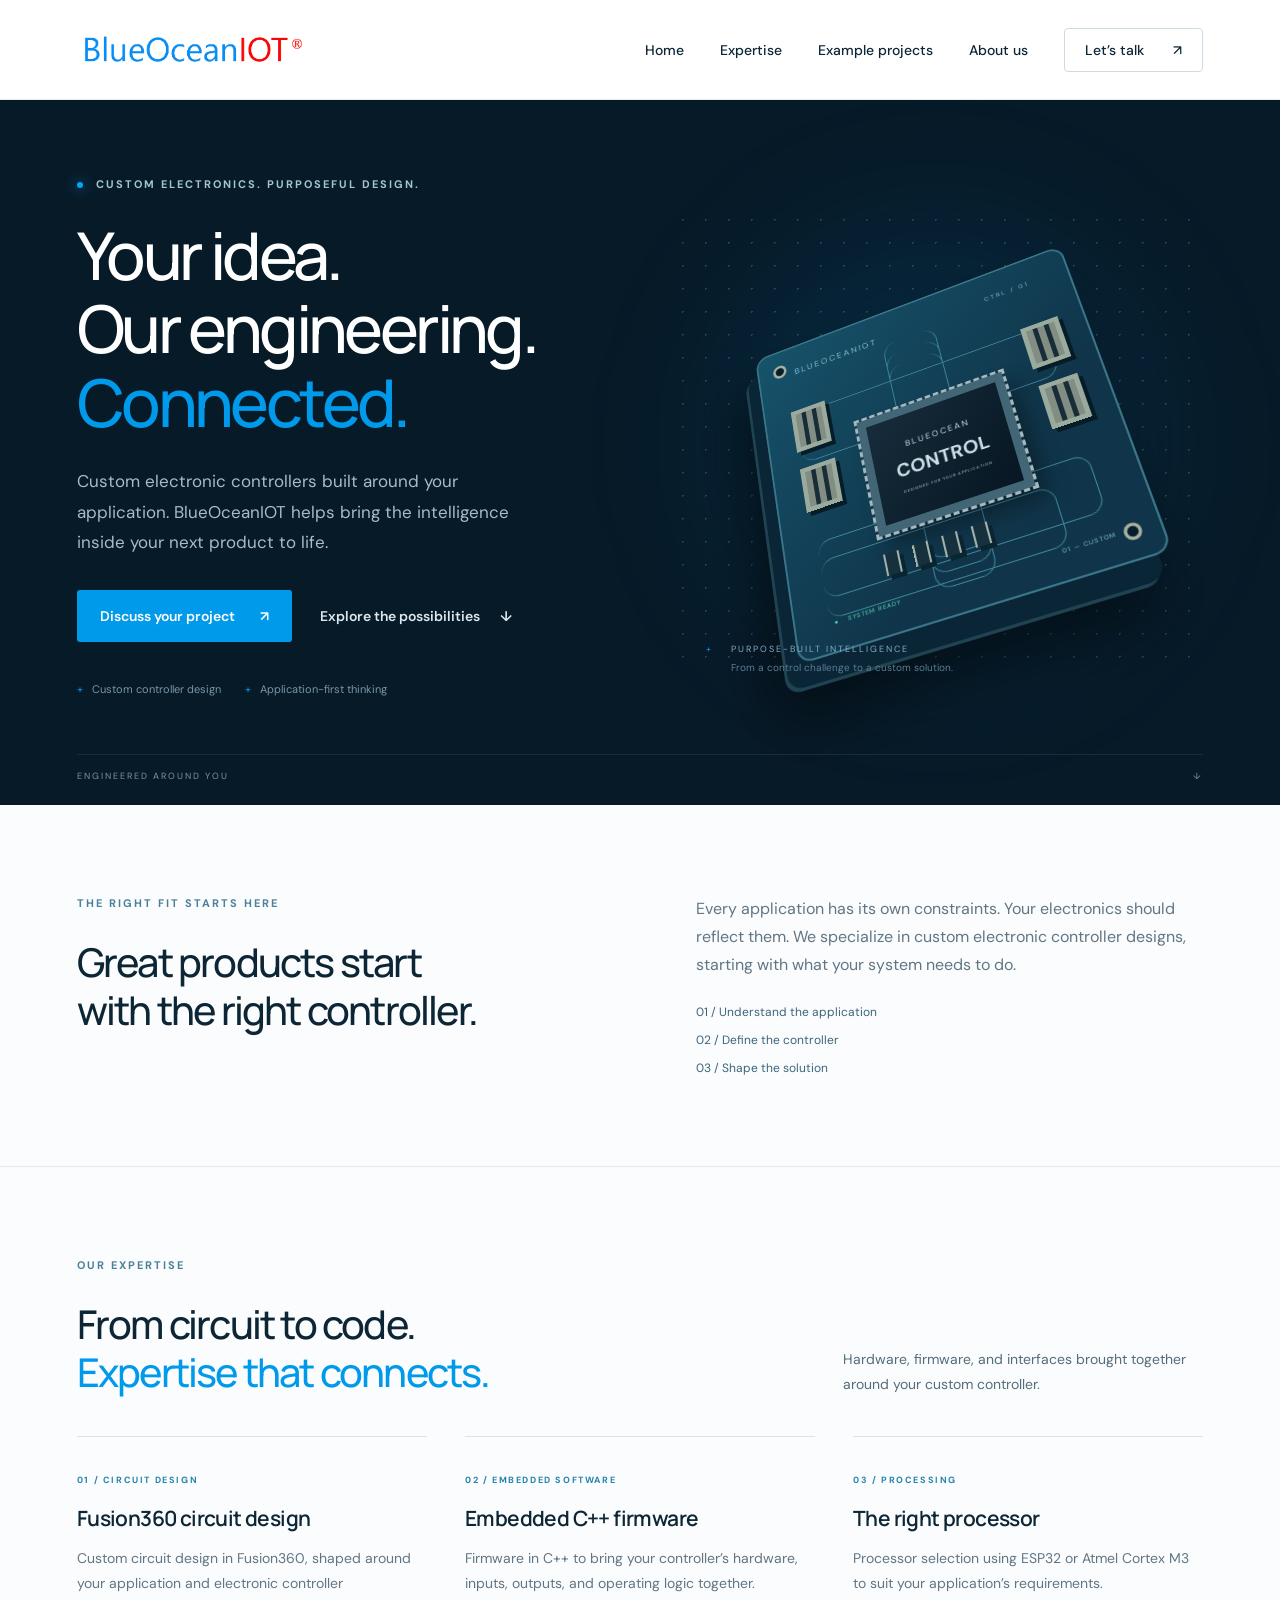
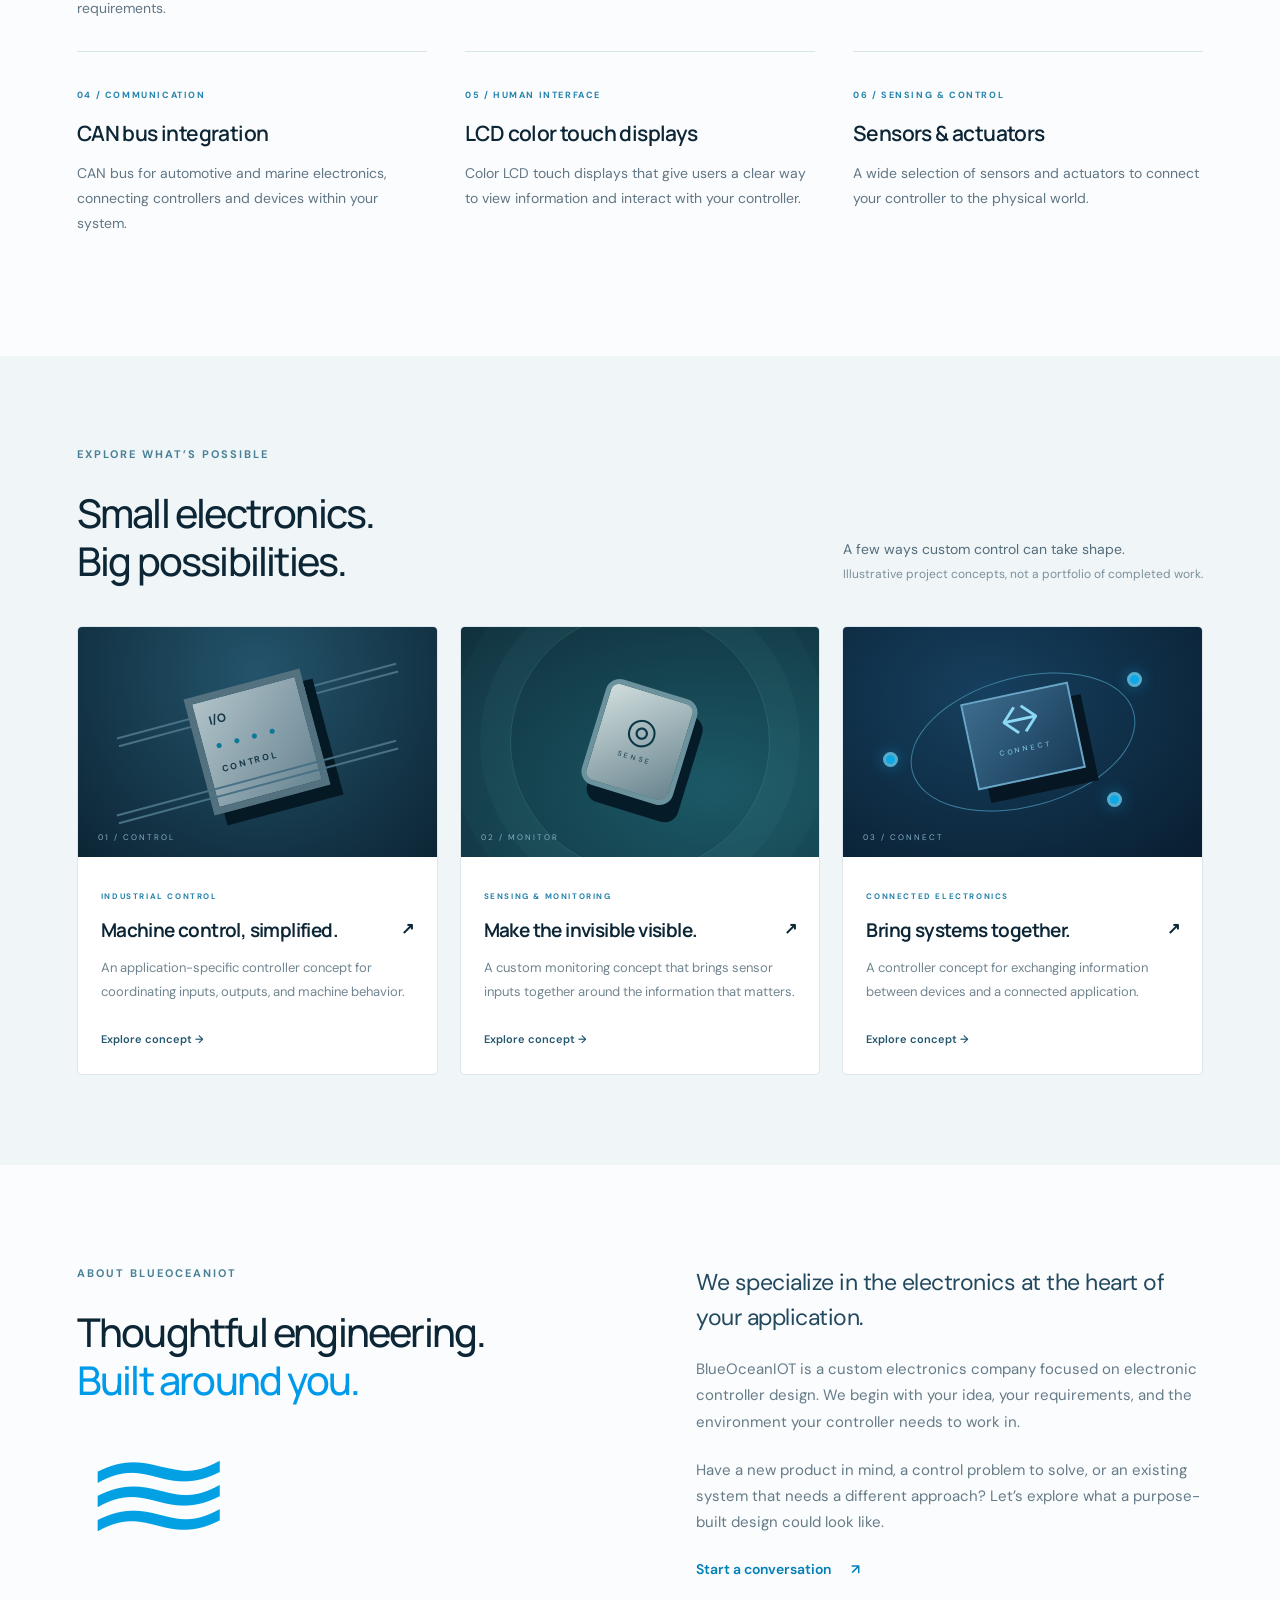
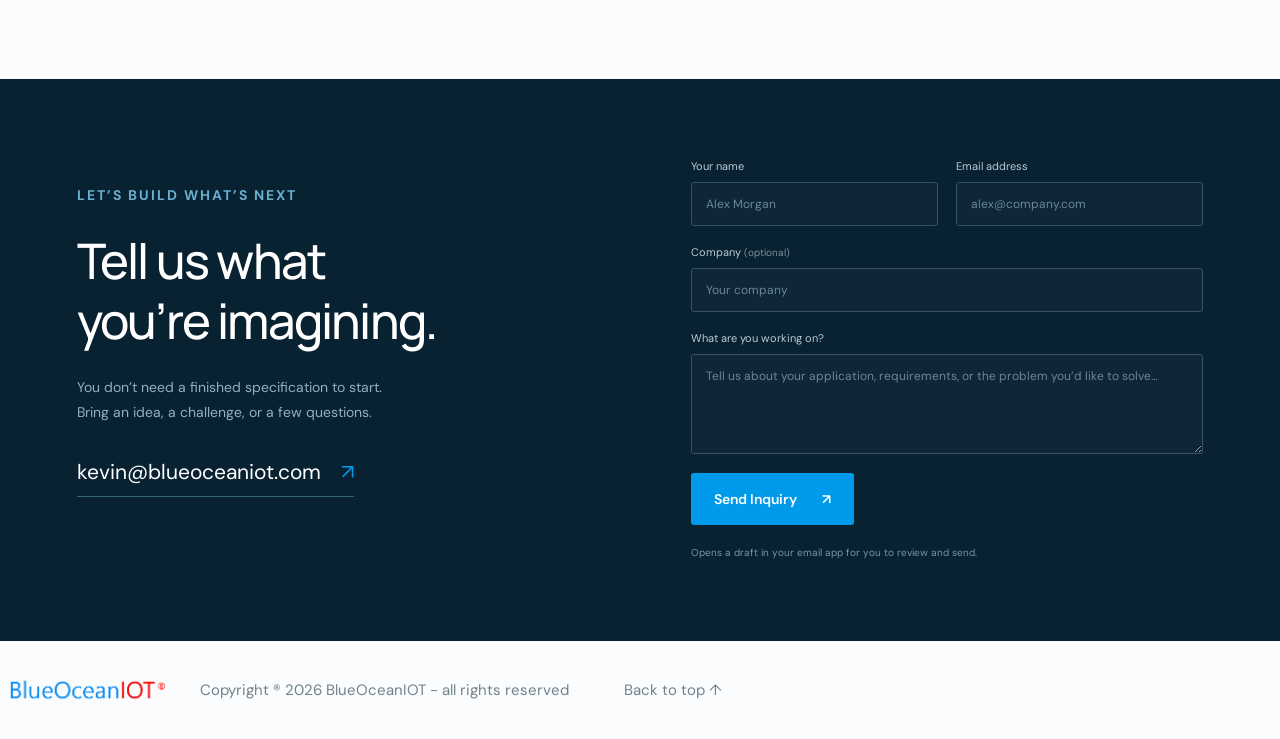
==== src/index.html @ bab5b127 "removing admin page becuase of storage requirment. sends email direct" ====
<!doctype html>
<html lang="en"><head><meta charset="UTF-8"><meta name="viewport" content="width=device-width,initial-scale=1"><meta name="description" content="BlueOceanIOT specializes in custom electronic controller designs. Let's turn your control challenge into purpose-built electronics."><meta name="theme-color" content="#071a28"><title>BlueOceanIOT | Custom Electronic Controllers</title><link rel="icon" type="image/png" href="assets/favicon.png"><link rel="stylesheet" href="styles.css"><script src="app.js" defer></script></head>
<body><header><a class="brand" href="#home" aria-label="BlueOceanIOT home"><img src="assets/logo.png" alt="BlueOceanIOT"></a><button class="menu-toggle" aria-expanded="false" aria-controls="navigation">Menu <span>☰</span></button><nav id="navigation" aria-label="Main navigation"><a href="#home">Home</a><a href="#expertise">Expertise</a><a href="#projects">Example projects</a><a href="#about">About us</a><a class="nav-contact" href="#contact">Let’s talk <span>↗</span></a></nav></header>
<main><section class="hero" id="home"><div class="hero-copy"><p class="eyebrow"><span class="status-dot"></span> CUSTOM ELECTRONICS. PURPOSEFUL DESIGN.</p><h1>Your idea.<br>Our engineering.<br><em>Connected.</em></h1><p class="intro">Custom electronic controllers built around your application. BlueOceanIOT helps bring the intelligence inside your next product to life.</p><div class="actions"><a class="button" href="#contact">Discuss your project <span>↗</span></a><a class="text-link" href="#projects">Explore the possibilities <span>↓</span></a></div><div class="hero-notes"><span>Custom controller design</span><span>Application-first thinking</span></div></div><div class="hardware" role="img" aria-label="Illustration of a custom electronic controller circuit board"><div class="orb"></div><div class="board"><div class="board-label">BLUEOCEANIOT <span>CTRL / 01</span></div><div class="traces"><i></i><i></i><i></i><i></i><i></i><i></i></div><div class="chip"><small>BLUEOCEAN</small><strong>CONTROL</strong><span>DESIGNED FOR YOUR APPLICATION</span></div><div class="port p1"></div><div class="port p2"></div><div class="port p3"></div><div class="port p4"></div><div class="components"><b></b><b></b><b></b><b></b></div><div class="board-footer"><span>● &nbsp; SYSTEM READY</span><span>01 — CUSTOM</span></div></div><div class="diagram-label"><span class="cross">+</span> PURPOSE-BUILT INTELLIGENCE<br><small>From a control challenge to a custom solution.</small></div></div><a class="scroll-note" href="#approach">ENGINEERED AROUND YOU <span>↓</span></a></section>
<section class="approach section" id="approach"><div><p class="eyebrow">THE RIGHT FIT STARTS HERE</p><h2>Great products start<br>with the right controller.</h2></div><div class="approach-copy"><p>Every application has its own constraints. Your electronics should reflect them. We specialize in custom electronic controller designs, starting with what your system needs to do.</p><div class="disciplines"><span>01 / Understand the application</span><span>02 / Define the controller</span><span>03 / Shape the solution</span></div></div></section>
<section class="expertise section" id="expertise" aria-labelledby="expertise-heading"><div class="section-heading"><div><p class="eyebrow">OUR EXPERTISE</p><h2 id="expertise-heading">From circuit to code.<br><em>Expertise that connects.</em></h2></div><p>Hardware, firmware, and interfaces brought together around your custom controller.</p></div><ol class="expertise-grid"><li><span class="expertise-number">01 / CIRCUIT DESIGN</span><h3>Fusion360 circuit design</h3><p>Custom circuit design in Fusion360, shaped around your application and electronic controller requirements.</p></li><li><span class="expertise-number">02 / EMBEDDED SOFTWARE</span><h3>Embedded C++ firmware</h3><p>Firmware in C++ to bring your controller’s hardware, inputs, outputs, and operating logic together.</p></li><li><span class="expertise-number">03 / PROCESSING</span><h3>The right processor</h3><p>Processor selection using ESP32 or Atmel Cortex M3 to suit your application’s requirements.</p></li><li><span class="expertise-number">04 / COMMUNICATION</span><h3>CAN bus integration</h3><p>CAN bus for automotive and marine electronics, connecting controllers and devices within your system.</p></li><li><span class="expertise-number">05 / HUMAN INTERFACE</span><h3>LCD color touch displays</h3><p>Color LCD touch displays that give users a clear way to view information and interact with your controller.</p></li><li><span class="expertise-number">06 / SENSING &amp; CONTROL</span><h3>Sensors &amp; actuators</h3><p>A wide selection of sensors and actuators to connect your controller to the physical world.</p></li></ol></section>
<section class="projects section" id="projects"><div class="section-heading"><div><p class="eyebrow">EXPLORE WHAT’S POSSIBLE</p><h2>Small electronics.<br>Big possibilities.</h2></div><p>A few ways custom control can take shape.<br><span class="muted">Illustrative project concepts, not a portfolio of completed work.</span></p></div><div class="project-grid"><button class="project-card" data-project="machine"><div class="project-art machine"><div class="rail"></div><div class="module">I/O<span>● ● ● ●</span><b>CONTROL</b></div><div class="rail bottom"></div><span class="art-index">01 / CONTROL</span></div><div class="card-body"><small>INDUSTRIAL CONTROL</small><h3>Machine control, simplified. <span>↗</span></h3><p>An application-specific controller concept for coordinating inputs, outputs, and machine behavior.</p><span class="project-more">Explore concept →</span></div></button><button class="project-card" data-project="sensor"><div class="project-art sensor"><div class="rings"></div><div class="sensor-unit"><span>◎</span><small>SENSE</small></div><span class="art-index">02 / MONITOR</span></div><div class="card-body"><small>SENSING & MONITORING</small><h3>Make the invisible visible. <span>↗</span></h3><p>A custom monitoring concept that brings sensor inputs together around the information that matters.</p><span class="project-more">Explore concept →</span></div></button><button class="project-card" data-project="connected"><div class="project-art connected"><div class="network-line"></div><div class="node n1"></div><div class="node n2"></div><div class="node n3"></div><div class="gateway">↔<small>CONNECT</small></div><span class="art-index">03 / CONNECT</span></div><div class="card-body"><small>CONNECTED ELECTRONICS</small><h3>Bring systems together. <span>↗</span></h3><p>A controller concept for exchanging information between devices and a connected application.</p><span class="project-more">Explore concept →</span></div></button></div></section>
<section class="about section" id="about"><div class="about-title"><p class="eyebrow">ABOUT BLUEOCEANIOT</p><h2>Thoughtful engineering.<br><em>Built around you.</em></h2><div class="wave" aria-hidden="true">≋</div></div><div class="about-copy"><p class="large-copy">We specialize in the electronics at the heart of your application.</p><p>BlueOceanIOT is a custom electronics company focused on electronic controller design. We begin with your idea, your requirements, and the environment your controller needs to work in.</p><p>Have a new product in mind, a control problem to solve, or an existing system that needs a different approach? Let’s explore what a purpose-built design could look like.</p><a class="text-link" href="#contact">Start a conversation <span>↗</span></a></div></section>
<section class="contact section" id="contact"><div><p class="eyebrow">LET’S BUILD WHAT’S NEXT</p><h2>Tell us what<br>you’re imagining.</h2><p>You don’t need a finished specification to start.<br>Bring an idea, a challenge, or a few questions.</p><a class="email" href="mailto:kevin@blueoceaniot.com">kevin@blueoceaniot.com <span>↗</span></a></div><form id="contact-form"><div class="form-row"><label>Your name<input name="name" autocomplete="name" placeholder="Alex Morgan" required maxlength="100"></label><label>Email address<input name="email" type="email" autocomplete="email" placeholder="alex@company.com" required maxlength="254"></label></div><label>Company <span class="muted">(optional)</span><input name="company" autocomplete="organization" placeholder="Your company" maxlength="150"></label><label>What are you working on?<textarea name="message" placeholder="Tell us about your application, requirements, or the problem you’d like to solve…" rows="4" required maxlength="5000"></textarea></label><button class="button" type="submit">Send Inquiry <span>↗</span></button><p class="form-note" id="form-status" aria-live="polite">Opens a draft in your email app for you to review and send.</p></form></section></main>
<footer><a class="brand" href="#home"><img src="assets/logo.png" alt="BlueOceanIOT"></a><span>Copyright &reg; <span id="year">2026</span> BlueOceanIOT - all rights reserved</span><a href="#home">Back to top ↑</a></footer>
<dialog id="project-dialog"><button class="close-dialog" aria-label="Close project details">×</button><p class="eyebrow">ILLUSTRATIVE PROJECT CONCEPT</p><h2 id="dialog-title"></h2><p id="dialog-description"></p><h3>Starting points for a design conversation</h3><ul id="dialog-list"></ul><a class="button" href="#contact" id="dialog-contact">Discuss a similar idea ↗</a></dialog></body></html>
---- src/styles.css ----
@import url('https://fonts.googleapis.com/css2?family=DM+Sans:wght@400;450;500;600;700&family=Manrope:wght@400;500;600;650;700;800&display=swap');
:root{--navy:#071a28;--ink:#0d2636;--blue:#009aeb;--light:#eef5f8;--muted:#738793}*{box-sizing:border-box}html{scroll-behavior:smooth;scroll-padding-top:100px}body{margin:0;font-family:'DM Sans',Arial,sans-serif;color:var(--ink);background:#fbfcfd}a{color:inherit;text-decoration:none}button,input,textarea{font:inherit}button,a,input,textarea{-webkit-tap-highlight-color:transparent}a:focus-visible,button:focus-visible{outline:3px solid #16b7ff;outline-offset:5px}header{height:100px;padding:0 6%;display:flex;align-items:center;justify-content:space-between;background:#fff;border-bottom:1px solid #e6edf0;position:relative;z-index:10}.brand img{width:232px;max-width:100%;height:auto;display:block}nav{display:flex;align-items:center;gap:36px;font-size:14px;font-weight:500}nav a:hover{color:#008ad1}.nav-contact{border:1px solid #cddce4;padding:12px 20px;border-radius:4px}.nav-contact span{margin-left:25px}.menu-toggle{display:none}.hero{background:var(--navy);color:#fff;min-height:705px;position:relative;overflow:hidden;display:grid;grid-template-columns:1.07fr 1fr;padding:76px 6% 95px;gap:25px}.eyebrow{font-size:11px;font-weight:700;letter-spacing:2px;line-height:1.6;margin:0 0 25px;color:#498199}.hero .eyebrow{color:#a4c4d4}.status-dot{display:inline-block;width:6px;height:6px;border-radius:50%;background:#00a9f5;margin-right:8px;box-shadow:0 0 14px #00a9f5}h1,h2,h3{font-family:Manrope,Arial,sans-serif}h1{font-size:clamp(48px,5.15vw,76px);font-weight:500;letter-spacing:-3.6px;line-height:1.12;margin:0 0 26px}em{font-style:normal;color:var(--blue)}.intro{color:#a7bbc8;font-size:17px;line-height:1.8;max-width:465px}.actions{display:flex;align-items:center;gap:28px;margin-top:32px}.button{display:inline-flex;align-items:center;justify-content:space-between;gap:25px;background:var(--blue);border:0;border-radius:3px;padding:17px 23px;color:#fff;font-weight:600;font-size:14px;cursor:pointer;transition:background .2s,transform .2s}.button:hover{background:#007fc5;transform:translateY(-2px)}.text-link{font-size:14px;font-weight:600;display:inline-flex;gap:20px;align-items:center}.hero .text-link{color:#dde8ee}.hero-notes{display:flex;gap:24px;margin-top:40px;font-size:11px;color:#7896a8}.hero-notes span:before{content:'+';color:var(--blue);margin-right:9px}.hardware{position:relative;align-self:center;height:470px;display:flex;align-items:center;justify-content:center;background-image:radial-gradient(#234456 1px,transparent 1px);background-size:23px 23px}.orb{width:430px;height:430px;position:absolute;background:#008ed61d;filter:blur(70px);border-radius:50%}.board{position:relative;width:360px;height:350px;background:linear-gradient(140deg,#16536b,#10354a 65%);border:2px solid #3a7588;border-radius:15px;transform:perspective(850px) rotateX(24deg) rotateY(-17deg) rotateZ(-13deg);box-shadow:-13px 22px 0 #092536,-16px 25px 0 #204352,-25px 45px 65px #0009;overflow:hidden}.board:after,.board:before{content:'';position:absolute;width:10px;height:10px;box-shadow:0 0 0 3px #a9b1a1;background:#061e2c;border-radius:50%;top:20px;left:20px}.board:after{top:auto;left:auto;bottom:20px;right:20px}.board-label{font-size:10px;letter-spacing:2px;padding:25px 42px;color:#80bccb}.board-label span{float:right;font-size:7px}.chip{position:absolute;left:100px;top:120px;width:160px;height:130px;border:9px solid #426676;outline:3px dashed #a5b8bf;background:linear-gradient(135deg,#172c3b,#071723);display:flex;flex-direction:column;justify-content:center;align-items:center;box-shadow:10px 15px 20px #0005;color:#ccdfe8}.chip small{font-size:9px;letter-spacing:2px}.chip strong{font-size:20px;margin:8px}.chip span{font-size:4px;letter-spacing:1px}.traces{position:absolute;inset:65px 30px}.traces i{position:absolute;width:280px;height:60px;border:1px solid #3d8597;border-left:0;border-radius:15px;transform:rotate(90deg);left:5px;top:85px}.traces i:nth-child(2){width:250px;left:20px}.traces i:nth-child(3){width:220px;left:35px}.traces i:nth-child(4){transform:none;top:20px}.traces i:nth-child(5){transform:none;top:170px}.traces i:nth-child(6){transform:none;top:190px;width:240px}.port{position:absolute;left:30px;width:40px;height:50px;background:repeating-linear-gradient(90deg,#828d83 0 7px,#182d37 7px 12px);border:5px solid #9aab9e;box-shadow:4px 5px #061c29}.p1{top:80px}.p2{top:150px}.p3{left:auto;right:25px;top:80px}.p4{left:auto;right:25px;top:150px}.components{position:absolute;bottom:55px;left:100px;display:flex;gap:14px}.components b{width:16px;height:22px;background:linear-gradient(90deg,#a3b1a9 15%,#16303e 15% 85%,#a3b1a9 85%);box-shadow:4px 5px #092531}.board-footer{position:absolute;bottom:23px;left:40px;right:40px;font-size:6px;color:#88c5d3;display:flex;justify-content:space-between;letter-spacing:1px}.board-footer span:first-child{color:#5ee4be}.diagram-label{position:absolute;bottom:0;left:35px;font-size:9px;letter-spacing:2px;color:#84acc2;padding-left:25px;line-height:2}.diagram-label small{letter-spacing:0;color:#597e93;font-size:10px}.cross{position:absolute;left:0;color:#03a4f4}.scroll-note{position:absolute;bottom:23px;left:6%;right:6%;display:flex;justify-content:space-between;border-top:1px solid #ffffff16;padding-top:15px;font-size:9px;letter-spacing:2px;color:#7896a8}.section{padding:90px 6%}h2{font-size:clamp(33px,3.1vw,45px);line-height:1.22;font-weight:500;letter-spacing:-1.8px;margin:0}p{line-height:1.75}.approach{display:grid;grid-template-columns:1fr 1fr;gap:10%;border-bottom:1px solid #e1e9ee}.approach-copy>p{margin:0;color:#617684;font-size:16px}.disciplines{display:flex;flex-direction:column;margin-top:25px;gap:12px;font-size:12px;color:#3b647a}.section-heading{display:flex;justify-content:space-between;align-items:end;gap:40px;margin-bottom:40px}.section-heading>p{max-width:360px;color:#536d7b;font-size:14px;margin:0}.muted{color:#7b909c;font-size:12px}.projects{background:#f0f5f7}.project-grid{display:grid;grid-template-columns:repeat(3,1fr);gap:22px}.project-card{text-align:left;padding:0;border:1px solid #dce6ec;background:white;color:inherit;border-radius:5px;overflow:hidden;cursor:pointer;transition:transform .25s,box-shadow .25s}.project-card:hover{transform:translateY(-5px);box-shadow:0 15px 25px #12344b12}.project-art{height:230px;background:#0c293a;position:relative;overflow:hidden;display:flex;align-items:center;justify-content:center}.art-index{position:absolute;left:20px;bottom:15px;letter-spacing:2px;font-size:8px;color:#85afc4}.machine{background:radial-gradient(ellipse at 50% 20%,#24546b,#0c2535)}.rail{position:absolute;left:35px;right:35px;top:73px;height:10px;border-top:2px solid #497184;border-bottom:2px solid #497184;transform:rotate(-15deg)}.rail.bottom{top:150px}.module{width:120px;height:120px;background:linear-gradient(135deg,#b0c2c8,#698593);transform:rotate(-15deg);border:7px solid #53717f;box-shadow:10px 13px 0 #051925;color:#173849;padding:12px;font-size:12px;font-weight:700}.module span{display:block;font-size:12px;color:#0c7995;margin-top:10px;letter-spacing:4px}.module b{font-size:9px;display:block;margin-top:10px;letter-spacing:2px}.sensor{background:radial-gradient(ellipse at 70% 70%,#1b5966,#10303c)}.rings{width:260px;height:260px;border:1px solid #6ec0c333;border-radius:50%;box-shadow:0 0 0 30px #6ec0c30c,0 0 0 60px #6ec0c308}.sensor-unit{position:absolute;width:95px;height:110px;background:linear-gradient(140deg,#d0dddd,#68848e);border:5px solid #6c929d;box-shadow:10px 15px 0 #061b28;border-radius:14px;transform:rotate(17deg);text-align:center;padding:15px;color:#0b3648}.sensor-unit span{font-size:36px}.sensor-unit small{display:block;font-size:7px;letter-spacing:3px}.connected{background:radial-gradient(ellipse at 40% 30%,#16405f,#091e30)}.gateway{position:absolute;top:65px;left:calc(50% - 55px);width:110px;height:88px;background:linear-gradient(140deg,#3d6b8c,#173c58);border:2px solid #69a5c7;box-shadow:10px 15px #061622;transform:rotate(-12deg);font-size:38px;text-align:center;color:#8cd9f6}.gateway small{display:block;font-size:7px;letter-spacing:3px}.network-line{width:230px;height:130px;border:1px solid #3b7d9d;border-radius:50%;transform:rotate(-15deg)}.node{position:absolute;width:15px;height:15px;border:3px solid #5aaccb;background:#0ca8e7;box-shadow:0 0 15px #0ca8e777;border-radius:50%}.n1{left:40px;top:125px}.n2{right:60px;top:45px}.n3{right:80px;bottom:50px}.card-body{padding:26px 23px}.card-body small{font-size:8px;font-weight:700;letter-spacing:1.6px;color:#2583ac}.card-body h3{font-size:19px;letter-spacing:-.6px;font-weight:650;line-height:1.5;margin:12px 0}.card-body h3 span{float:right;font-size:16px}.card-body p{font-size:13px;line-height:1.8;color:#718590;margin:0 0 24px}.project-more{font-size:11px;font-weight:600;color:#24576f}.about{display:grid;grid-template-columns:1fr 1fr;gap:10%;padding-top:100px;padding-bottom:100px}.about-copy{color:#657b88}.about-copy p{font-size:15px;margin:0 0 22px}.about-copy .large-copy{font-size:23px;color:#23495e;line-height:1.5;letter-spacing:-.5px}.about-copy .text-link{color:#007fb8}.wave{font-family:Arial;font-size:130px;line-height:1;color:#03a0e4;margin-top:25px;transform:scaleX(1.5);transform-origin:left;width:100px}.contact{background:#092231;color:#fff;display:grid;grid-template-columns:1fr 1fr;gap:9%;padding-top:80px;padding-bottom:80px}.contact .eyebrow{color:#6aafcf}.contact h2{font-size:49px}.contact p{font-size:14px;color:#94afbf;margin-top:25px}.email{font-size:21px;display:inline-flex;gap:20px;margin-top:20px;border-bottom:1px solid #376478;padding-bottom:10px}.email span{color:var(--blue)}form{display:flex;flex-direction:column;gap:19px}.form-row{display:grid;grid-template-columns:1fr 1fr;gap:18px}label{font-size:11px;display:flex;flex-direction:column;gap:9px;color:#b8ccd8}label .muted{display:contents;font-size:10px}input,textarea{width:100%;background:#ffffff05;border:1px solid #365264;padding:13px 14px;border-radius:3px;color:white;font-size:12px;outline:0}input:focus,textarea:focus{border-color:#06a7ef;box-shadow:0 0 0 2px #009aeb22}input::placeholder,textarea::placeholder{color:#6a8799}textarea{resize:vertical;min-height:100px}form .button{align-self:start}form .form-note{font-size:10px;margin:0;color:#7896a8}footer{padding:33px 6%;display:flex;align-items:center;gap:30px;color:#71838e;font-size:10px}footer .brand img{width:165px}footer p{flex:1}footer>a:last-child{margin-left:25px}dialog{border:0;border-radius:8px;padding:45px;max-width:580px;width:90%;color:var(--ink);box-shadow:0 20px 100px #0006}dialog::backdrop{background:#031623bb;backdrop-filter:blur(5px)}dialog h2{font-size:34px}dialog h3{font-size:14px;margin-top:25px}dialog p,dialog li{color:#617684;font-size:14px;line-height:1.8}dialog ul{padding-left:20px;margin-bottom:30px}.close-dialog{position:absolute;top:12px;right:16px;background:none;border:0;font-size:30px;cursor:pointer;color:#567485}
@media(min-width:1600px){header,.section,footer{padding-left:calc((100vw - 1400px)/2);padding-right:calc((100vw - 1400px)/2)}.hero{padding-left:calc((100vw - 1400px)/2);padding-right:calc((100vw - 1400px)/2)}}@media(max-width:1000px){header{padding:0 5%;height:85px}.brand img{width:200px}nav{gap:20px;font-size:12px}.hero{padding:60px 5% 80px;min-height:650px}h1{font-size:58px}.hardware{transform:scale(.85);transform-origin:center}.actions{gap:18px;flex-wrap:wrap}.hero-notes{gap:10px;font-size:9px}.card-body{padding:22px 18px}.card-body h3{font-size:17px}.project-art{height:200px}.section{padding:70px 5%}.project-grid{gap:14px}.email{font-size:17px}.contact h2{font-size:42px}footer{flex-wrap:wrap;gap:15px}footer p{flex-basis:50%}}@media(max-width:720px){html{scroll-padding-top:20px}header{height:80px}.menu-toggle{display:flex;gap:15px;padding:10px;background:none;border:1px solid #d8e3ea;border-radius:3px;font-size:12px}nav{display:none;position:absolute;top:80px;left:0;right:0;background:#fff;padding:25px 6%;box-shadow:0 12px 16px #0001}nav.open{display:flex;align-items:stretch;flex-direction:column}.hero{grid-template-columns:1fr;padding:48px 6% 70px;gap:15px}.hero .eyebrow{font-size:9px;letter-spacing:1.4px}h1{font-size:57px;letter-spacing:-2.8px}.intro{font-size:15px}.hero-notes{font-size:10px;gap:20px;margin-top:28px}.hardware{height:370px;transform:scale(.88);margin:-10px -20px -5px}.diagram-label{left:20px;bottom:-2px}.section{padding:60px 6%}.approach,.about,.contact{grid-template-columns:1fr;gap:32px}.section-heading{display:block}.section-heading>p{margin-top:25px}.project-grid{grid-template-columns:1fr}.project-art{height:250px}.card-body{padding:25px}.card-body h3{font-size:22px}.card-body p{font-size:14px}.project-more{font-size:12px}.project-grid{gap:25px}.wave{display:none}.contact h2{font-size:43px}.email{font-size:20px;margin-top:10px}.form-row{grid-template-columns:1fr}.contact{gap:40px}footer{padding:30px 6%;display:grid;grid-template-columns:1fr auto}footer .brand{grid-column:1/-1}footer p{grid-column:1/-1;margin:0}footer>a:last-child{margin:0}dialog{padding:35px 25px}dialog h2{font-size:29px}}@media(prefers-reduced-motion:reduce){html{scroll-behavior:auto}*{transition:none!important}}

.expertise{background:#fbfcfd}.expertise-grid{list-style:none;padding:0;margin:0;display:grid;grid-template-columns:repeat(3,minmax(0,1fr));gap:0 38px}.expertise-grid li{padding:30px 0;border-top:1px solid #d8e5eb}.expertise-number{font-size:9px;font-weight:700;letter-spacing:1.6px;color:#2583ac}.expertise-grid h3{font-size:21px;line-height:1.4;letter-spacing:-.6px;font-weight:600;margin:16px 0 12px}.expertise-grid p{font-size:14px;color:#617684;margin:0;line-height:1.8}@media(max-width:1000px) and (min-width:721px){nav{gap:15px}.expertise-grid{grid-template-columns:repeat(2,minmax(0,1fr));gap:0 28px}}@media(max-width:720px){.expertise-grid{grid-template-columns:1fr;gap:0}.expertise-grid li{padding:25px 0}.expertise-grid h3{font-size:22px}}

footer{font-size:15px}


footer{padding-left:5px}footer .brand{justify-self:start;margin:0}


#contact-form .button:disabled { background: #687680; color: #fff; cursor: not-allowed; }
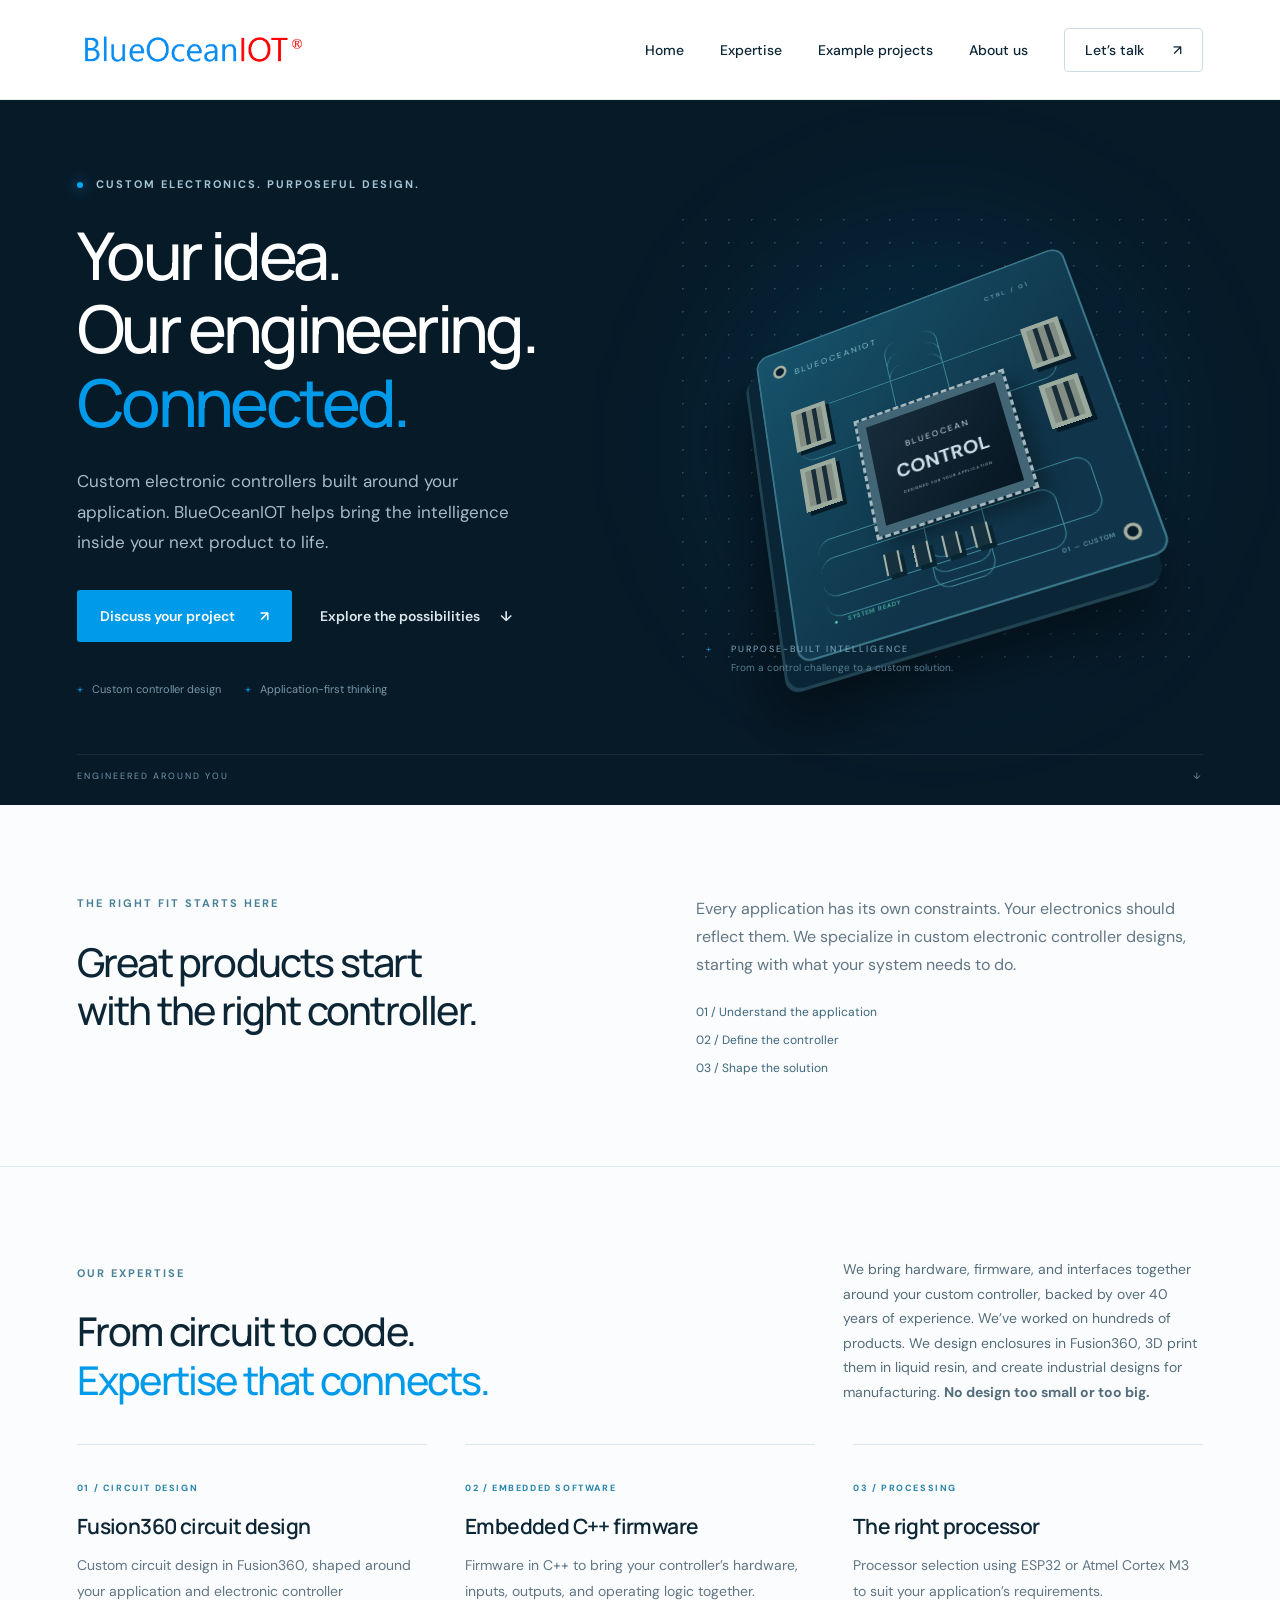
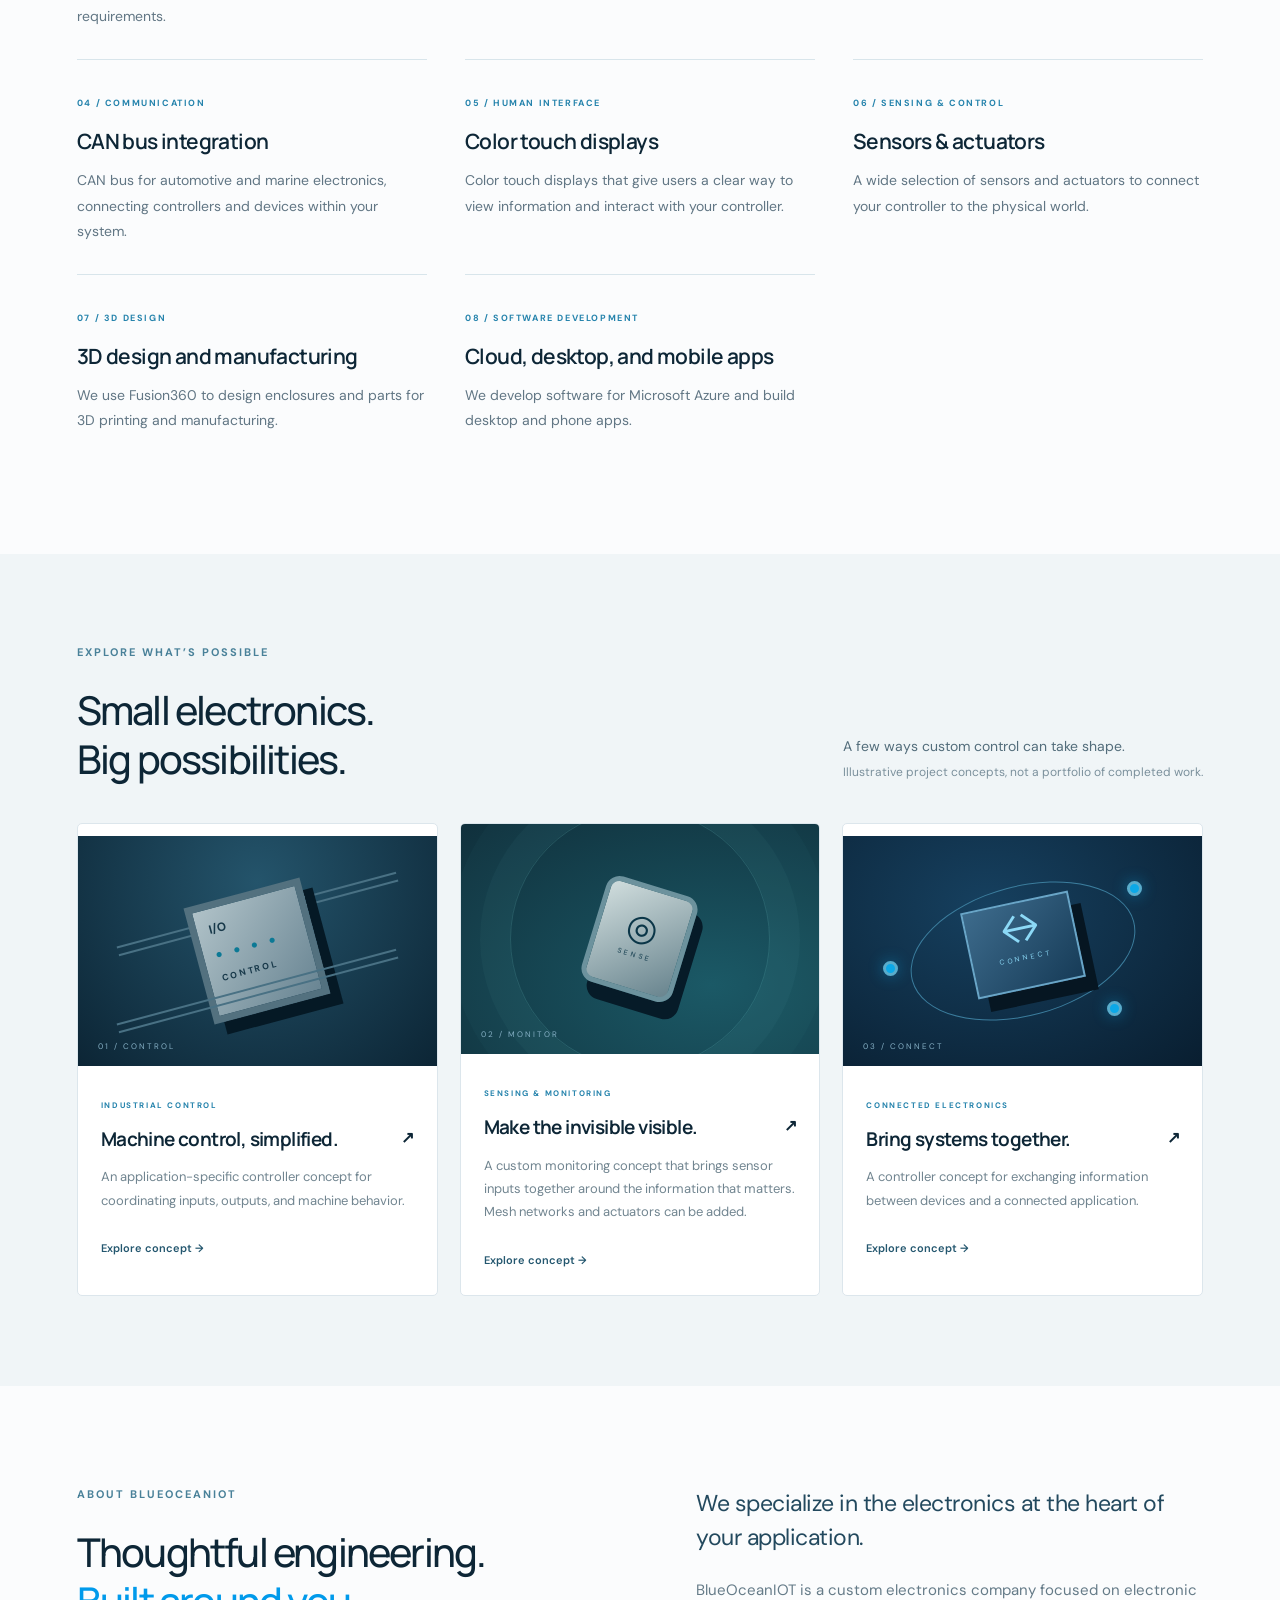
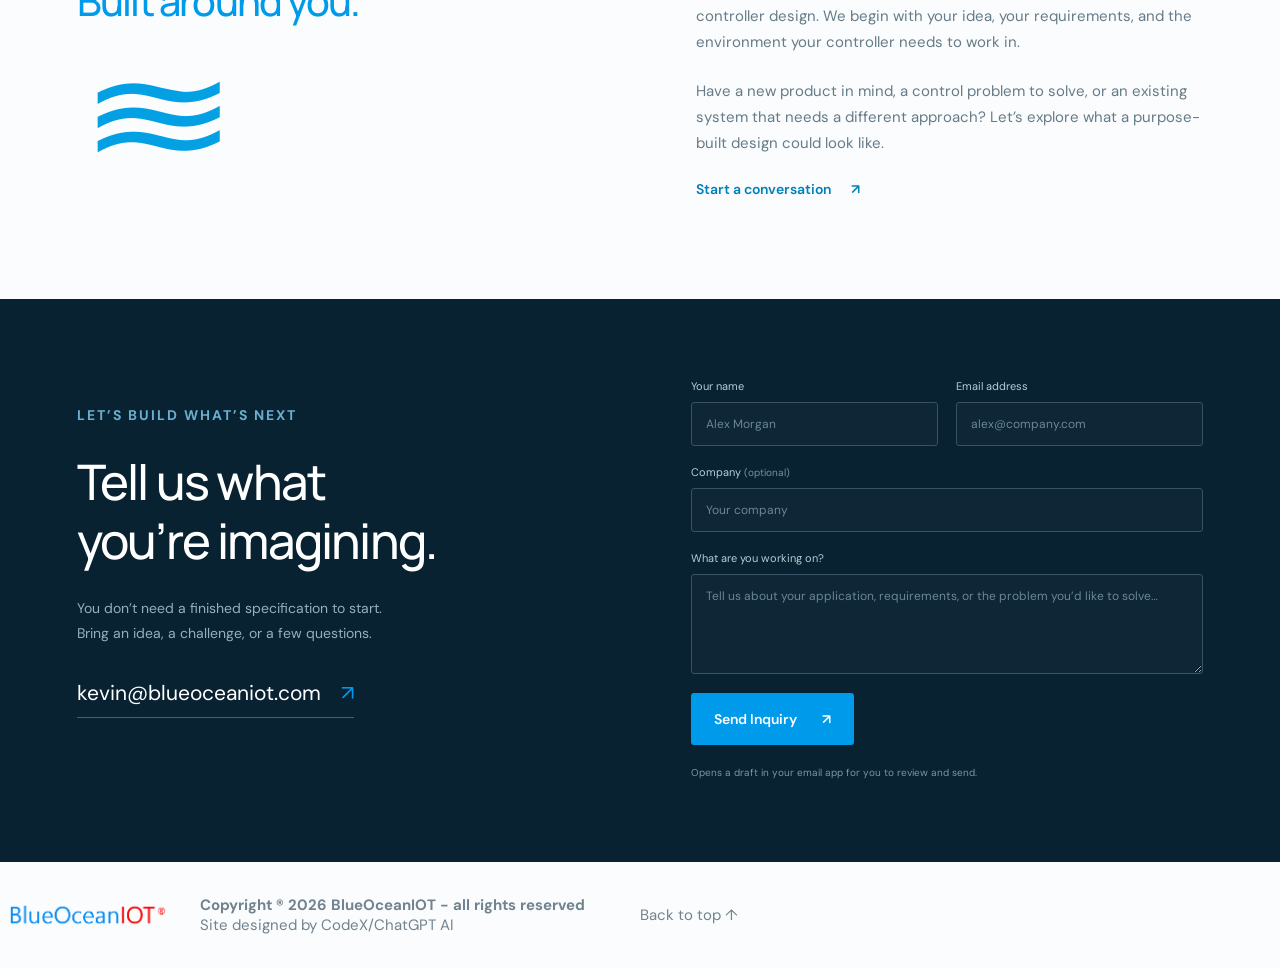
==== commit eb9cacfa: "Fixing up messaging text, add expertise. Adding text to expertise section. Gave credit on footer" ====
--- a/src/index.html
+++ b/src/index.html
@@ -3,9 +3,9 @@
 <body><header><a class="brand" href="#home" aria-label="BlueOceanIOT home"><img src="assets/logo.png" alt="BlueOceanIOT"></a><button class="menu-toggle" aria-expanded="false" aria-controls="navigation">Menu <span>☰</span></button><nav id="navigation" aria-label="Main navigation"><a href="#home">Home</a><a href="#expertise">Expertise</a><a href="#projects">Example projects</a><a href="#about">About us</a><a class="nav-contact" href="#contact">Let’s talk <span>↗</span></a></nav></header>
 <main><section class="hero" id="home"><div class="hero-copy"><p class="eyebrow"><span class="status-dot"></span> CUSTOM ELECTRONICS. PURPOSEFUL DESIGN.</p><h1>Your idea.<br>Our engineering.<br><em>Connected.</em></h1><p class="intro">Custom electronic controllers built around your application. BlueOceanIOT helps bring the intelligence inside your next product to life.</p><div class="actions"><a class="button" href="#contact">Discuss your project <span>↗</span></a><a class="text-link" href="#projects">Explore the possibilities <span>↓</span></a></div><div class="hero-notes"><span>Custom controller design</span><span>Application-first thinking</span></div></div><div class="hardware" role="img" aria-label="Illustration of a custom electronic controller circuit board"><div class="orb"></div><div class="board"><div class="board-label">BLUEOCEANIOT <span>CTRL / 01</span></div><div class="traces"><i></i><i></i><i></i><i></i><i></i><i></i></div><div class="chip"><small>BLUEOCEAN</small><strong>CONTROL</strong><span>DESIGNED FOR YOUR APPLICATION</span></div><div class="port p1"></div><div class="port p2"></div><div class="port p3"></div><div class="port p4"></div><div class="components"><b></b><b></b><b></b><b></b></div><div class="board-footer"><span>● &nbsp; SYSTEM READY</span><span>01 — CUSTOM</span></div></div><div class="diagram-label"><span class="cross">+</span> PURPOSE-BUILT INTELLIGENCE<br><small>From a control challenge to a custom solution.</small></div></div><a class="scroll-note" href="#approach">ENGINEERED AROUND YOU <span>↓</span></a></section>
 <section class="approach section" id="approach"><div><p class="eyebrow">THE RIGHT FIT STARTS HERE</p><h2>Great products start<br>with the right controller.</h2></div><div class="approach-copy"><p>Every application has its own constraints. Your electronics should reflect them. We specialize in custom electronic controller designs, starting with what your system needs to do.</p><div class="disciplines"><span>01 / Understand the application</span><span>02 / Define the controller</span><span>03 / Shape the solution</span></div></div></section>
-<section class="expertise section" id="expertise" aria-labelledby="expertise-heading"><div class="section-heading"><div><p class="eyebrow">OUR EXPERTISE</p><h2 id="expertise-heading">From circuit to code.<br><em>Expertise that connects.</em></h2></div><p>Hardware, firmware, and interfaces brought together around your custom controller.</p></div><ol class="expertise-grid"><li><span class="expertise-number">01 / CIRCUIT DESIGN</span><h3>Fusion360 circuit design</h3><p>Custom circuit design in Fusion360, shaped around your application and electronic controller requirements.</p></li><li><span class="expertise-number">02 / EMBEDDED SOFTWARE</span><h3>Embedded C++ firmware</h3><p>Firmware in C++ to bring your controller’s hardware, inputs, outputs, and operating logic together.</p></li><li><span class="expertise-number">03 / PROCESSING</span><h3>The right processor</h3><p>Processor selection using ESP32 or Atmel Cortex M3 to suit your application’s requirements.</p></li><li><span class="expertise-number">04 / COMMUNICATION</span><h3>CAN bus integration</h3><p>CAN bus for automotive and marine electronics, connecting controllers and devices within your system.</p></li><li><span class="expertise-number">05 / HUMAN INTERFACE</span><h3>LCD color touch displays</h3><p>Color LCD touch displays that give users a clear way to view information and interact with your controller.</p></li><li><span class="expertise-number">06 / SENSING &amp; CONTROL</span><h3>Sensors &amp; actuators</h3><p>A wide selection of sensors and actuators to connect your controller to the physical world.</p></li></ol></section>
-<section class="projects section" id="projects"><div class="section-heading"><div><p class="eyebrow">EXPLORE WHAT’S POSSIBLE</p><h2>Small electronics.<br>Big possibilities.</h2></div><p>A few ways custom control can take shape.<br><span class="muted">Illustrative project concepts, not a portfolio of completed work.</span></p></div><div class="project-grid"><button class="project-card" data-project="machine"><div class="project-art machine"><div class="rail"></div><div class="module">I/O<span>● ● ● ●</span><b>CONTROL</b></div><div class="rail bottom"></div><span class="art-index">01 / CONTROL</span></div><div class="card-body"><small>INDUSTRIAL CONTROL</small><h3>Machine control, simplified. <span>↗</span></h3><p>An application-specific controller concept for coordinating inputs, outputs, and machine behavior.</p><span class="project-more">Explore concept →</span></div></button><button class="project-card" data-project="sensor"><div class="project-art sensor"><div class="rings"></div><div class="sensor-unit"><span>◎</span><small>SENSE</small></div><span class="art-index">02 / MONITOR</span></div><div class="card-body"><small>SENSING & MONITORING</small><h3>Make the invisible visible. <span>↗</span></h3><p>A custom monitoring concept that brings sensor inputs together around the information that matters.</p><span class="project-more">Explore concept →</span></div></button><button class="project-card" data-project="connected"><div class="project-art connected"><div class="network-line"></div><div class="node n1"></div><div class="node n2"></div><div class="node n3"></div><div class="gateway">↔<small>CONNECT</small></div><span class="art-index">03 / CONNECT</span></div><div class="card-body"><small>CONNECTED ELECTRONICS</small><h3>Bring systems together. <span>↗</span></h3><p>A controller concept for exchanging information between devices and a connected application.</p><span class="project-more">Explore concept →</span></div></button></div></section>
+<section class="expertise section" id="expertise" aria-labelledby="expertise-heading"><div class="section-heading"><div><p class="eyebrow">OUR EXPERTISE</p><h2 id="expertise-heading">From circuit to code.<br><em>Expertise that connects.</em></h2></div><p>We bring hardware, firmware, and interfaces together around your custom controller, backed by over 40 years of experience. We’ve worked on hundreds of products. We design enclosures in Fusion360, 3D print them in liquid resin, and create industrial designs for manufacturing. <strong>No design too small or too big.</strong></p></div><ol class="expertise-grid"><li><span class="expertise-number">01 / CIRCUIT DESIGN</span><h3>Fusion360 circuit design</h3><p>Custom circuit design in Fusion360, shaped around your application and electronic controller requirements.</p></li><li><span class="expertise-number">02 / EMBEDDED SOFTWARE</span><h3>Embedded C++ firmware</h3><p>Firmware in C++ to bring your controller’s hardware, inputs, outputs, and operating logic together.</p></li><li><span class="expertise-number">03 / PROCESSING</span><h3>The right processor</h3><p>Processor selection using ESP32 or Atmel Cortex M3 to suit your application’s requirements.</p></li><li><span class="expertise-number">04 / COMMUNICATION</span><h3>CAN bus integration</h3><p>CAN bus for automotive and marine electronics, connecting controllers and devices within your system.</p></li><li><span class="expertise-number">05 / HUMAN INTERFACE</span><h3>Color touch displays</h3><p>Color touch displays that give users a clear way to view information and interact with your controller.</p></li><li><span class="expertise-number">06 / SENSING &amp; CONTROL</span><h3>Sensors &amp; actuators</h3><p>A wide selection of sensors and actuators to connect your controller to the physical world.</p></li><li><span class="expertise-number">07 / 3D DESIGN</span><h3>3D design and manufacturing</h3><p>We use Fusion360 to design enclosures and parts for 3D printing and manufacturing.</p></li><li><span class="expertise-number">08 / SOFTWARE DEVELOPMENT</span><h3>Cloud, desktop, and mobile apps</h3><p>We develop software for Microsoft Azure and build desktop and phone apps.</p></li></ol></section>
+<section class="projects section" id="projects"><div class="section-heading"><div><p class="eyebrow">EXPLORE WHAT’S POSSIBLE</p><h2>Small electronics.<br>Big possibilities.</h2></div><p>A few ways custom control can take shape.<br><span class="muted">Illustrative project concepts, not a portfolio of completed work.</span></p></div><div class="project-grid"><button class="project-card" data-project="machine"><div class="project-art machine"><div class="rail"></div><div class="module">I/O<span>● ● ● ●</span><b>CONTROL</b></div><div class="rail bottom"></div><span class="art-index">01 / CONTROL</span></div><div class="card-body"><small>INDUSTRIAL CONTROL</small><h3>Machine control, simplified. <span>↗</span></h3><p>An application-specific controller concept for coordinating inputs, outputs, and machine behavior.</p><span class="project-more">Explore concept →</span></div></button><button class="project-card" data-project="sensor"><div class="project-art sensor"><div class="rings"></div><div class="sensor-unit"><span>◎</span><small>SENSE</small></div><span class="art-index">02 / MONITOR</span></div><div class="card-body"><small>SENSING & MONITORING</small><h3>Make the invisible visible. <span>↗</span></h3><p>A custom monitoring concept that brings sensor inputs together around the information that matters. Mesh networks and actuators can be added.</p><span class="project-more">Explore concept →</span></div></button><button class="project-card" data-project="connected"><div class="project-art connected"><div class="network-line"></div><div class="node n1"></div><div class="node n2"></div><div class="node n3"></div><div class="gateway">↔<small>CONNECT</small></div><span class="art-index">03 / CONNECT</span></div><div class="card-body"><small>CONNECTED ELECTRONICS</small><h3>Bring systems together. <span>↗</span></h3><p>A controller concept for exchanging information between devices and a connected application.</p><span class="project-more">Explore concept →</span></div></button></div></section>
 <section class="about section" id="about"><div class="about-title"><p class="eyebrow">ABOUT BLUEOCEANIOT</p><h2>Thoughtful engineering.<br><em>Built around you.</em></h2><div class="wave" aria-hidden="true">≋</div></div><div class="about-copy"><p class="large-copy">We specialize in the electronics at the heart of your application.</p><p>BlueOceanIOT is a custom electronics company focused on electronic controller design. We begin with your idea, your requirements, and the environment your controller needs to work in.</p><p>Have a new product in mind, a control problem to solve, or an existing system that needs a different approach? Let’s explore what a purpose-built design could look like.</p><a class="text-link" href="#contact">Start a conversation <span>↗</span></a></div></section>
 <section class="contact section" id="contact"><div><p class="eyebrow">LET’S BUILD WHAT’S NEXT</p><h2>Tell us what<br>you’re imagining.</h2><p>You don’t need a finished specification to start.<br>Bring an idea, a challenge, or a few questions.</p><a class="email" href="mailto:kevin@blueoceaniot.com">kevin@blueoceaniot.com <span>↗</span></a></div><form id="contact-form"><div class="form-row"><label>Your name<input name="name" autocomplete="name" placeholder="Alex Morgan" required maxlength="100"></label><label>Email address<input name="email" type="email" autocomplete="email" placeholder="alex@company.com" required maxlength="254"></label></div><label>Company <span class="muted">(optional)</span><input name="company" autocomplete="organization" placeholder="Your company" maxlength="150"></label><label>What are you working on?<textarea name="message" placeholder="Tell us about your application, requirements, or the problem you’d like to solve…" rows="4" required maxlength="5000"></textarea></label><button class="button" type="submit">Send Inquiry <span>↗</span></button><p class="form-note" id="form-status" aria-live="polite">Opens a draft in your email app for you to review and send.</p></form></section></main>
-<footer><a class="brand" href="#home"><img src="assets/logo.png" alt="BlueOceanIOT"></a><span>Copyright &reg; <span id="year">2026</span> BlueOceanIOT - all rights reserved</span><a href="#home">Back to top ↑</a></footer>
+<footer><a class="brand" href="#home"><img src="assets/logo.png" alt="BlueOceanIOT"></a><span><strong>Copyright &reg; <span id="year">2026</span> BlueOceanIOT - all rights reserved</strong><br>Site designed by CodeX/ChatGPT AI</span><a href="#home">Back to top ↑</a></footer>
 <dialog id="project-dialog"><button class="close-dialog" aria-label="Close project details">×</button><p class="eyebrow">ILLUSTRATIVE PROJECT CONCEPT</p><h2 id="dialog-title"></h2><p id="dialog-description"></p><h3>Starting points for a design conversation</h3><ul id="dialog-list"></ul><a class="button" href="#contact" id="dialog-contact">Discuss a similar idea ↗</a></dialog></body></html>
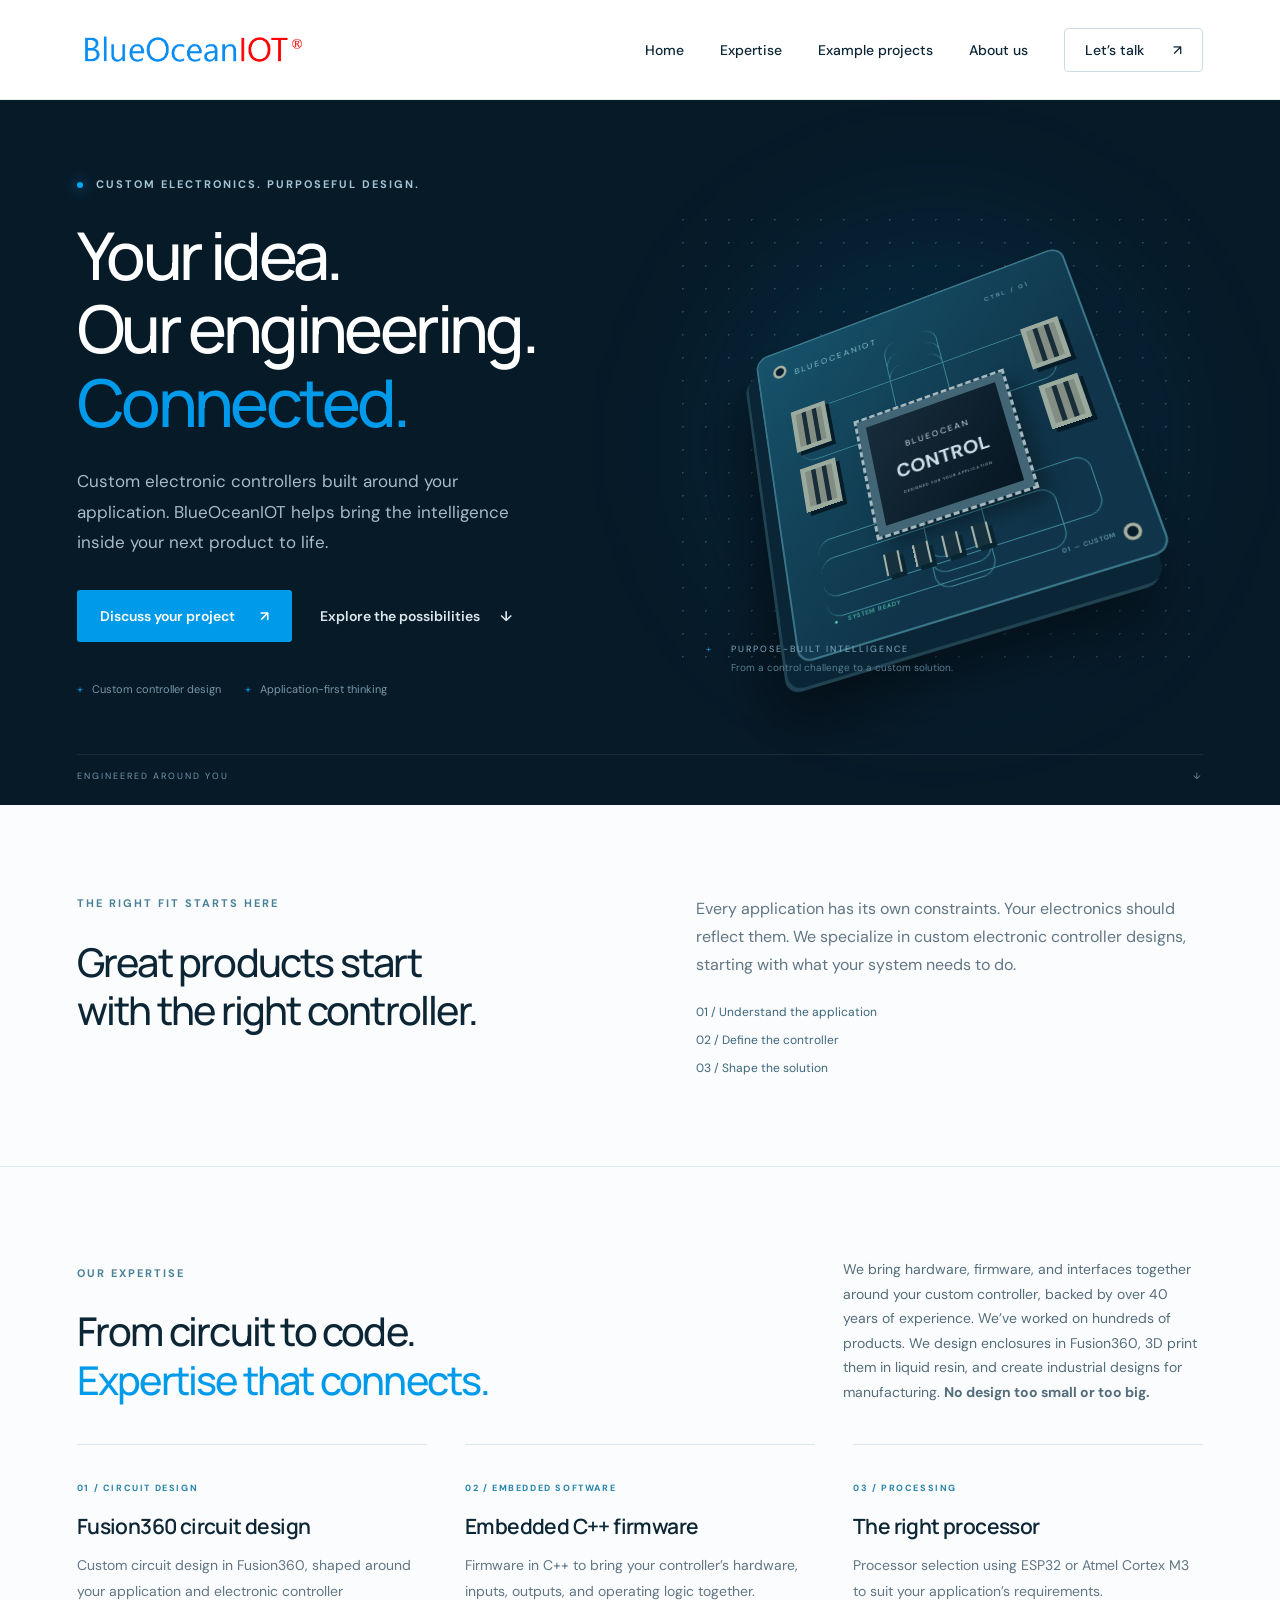
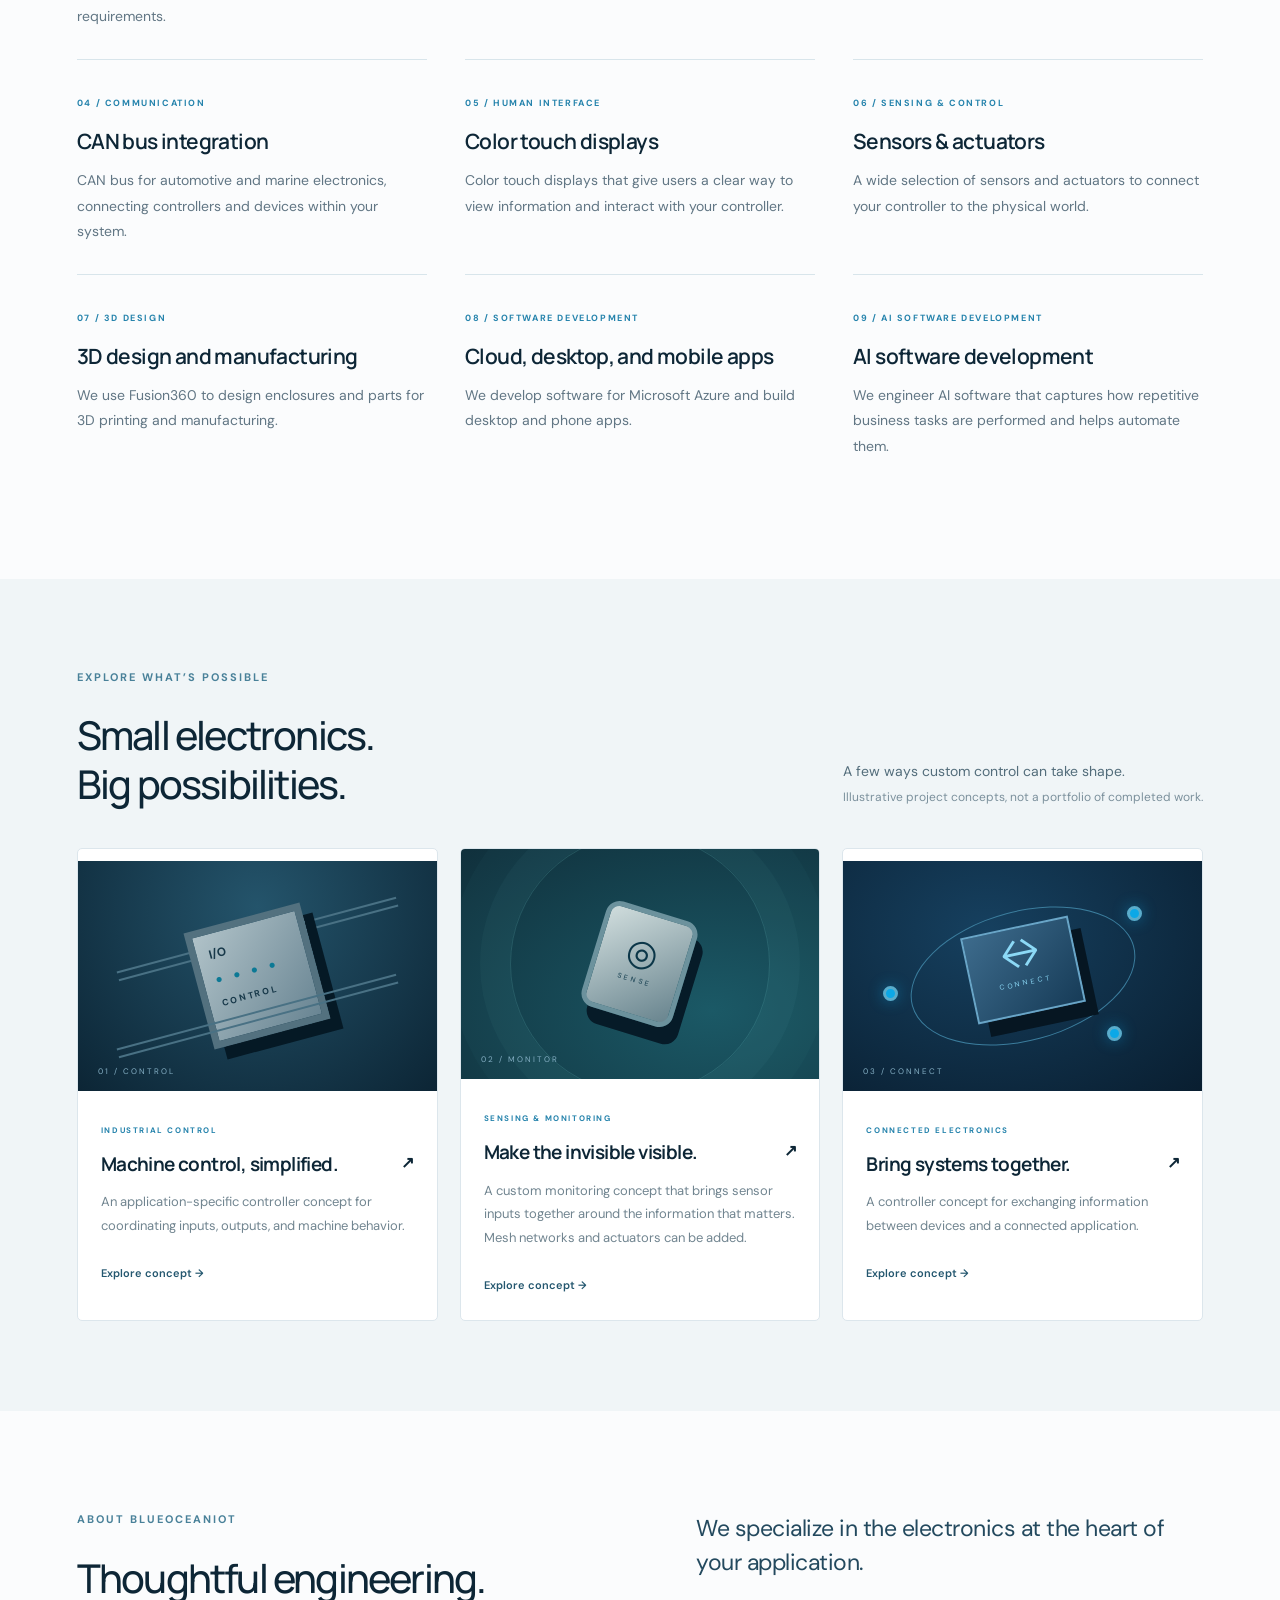
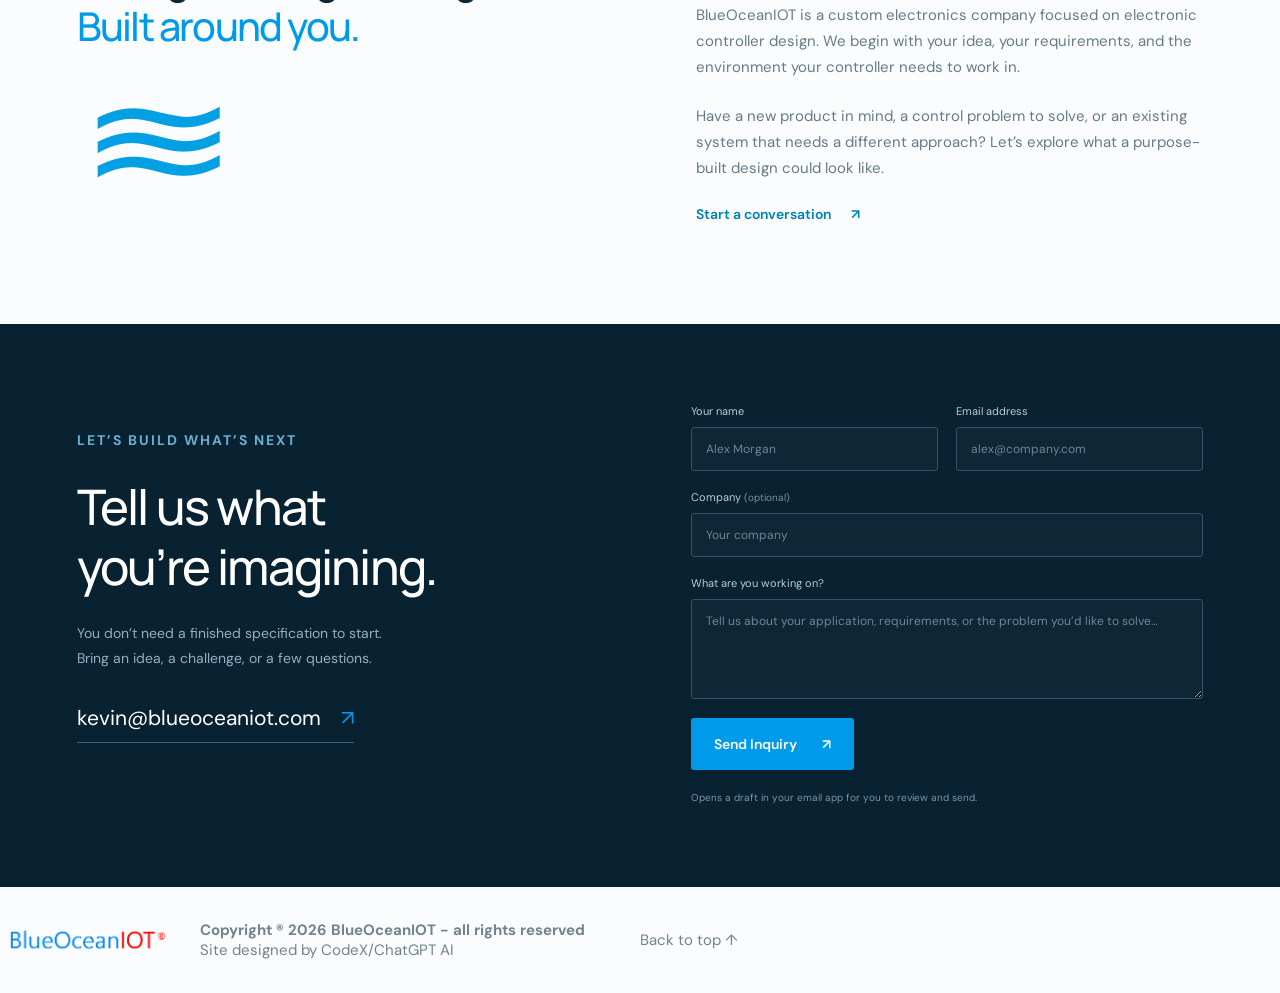
==== commit 75c75180: "added antoher 3 sections of expertise" ====
--- a/src/index.html
+++ b/src/index.html
@@ -3,7 +3,7 @@
 <body><header><a class="brand" href="#home" aria-label="BlueOceanIOT home"><img src="assets/logo.png" alt="BlueOceanIOT"></a><button class="menu-toggle" aria-expanded="false" aria-controls="navigation">Menu <span>☰</span></button><nav id="navigation" aria-label="Main navigation"><a href="#home">Home</a><a href="#expertise">Expertise</a><a href="#projects">Example projects</a><a href="#about">About us</a><a class="nav-contact" href="#contact">Let’s talk <span>↗</span></a></nav></header>
 <main><section class="hero" id="home"><div class="hero-copy"><p class="eyebrow"><span class="status-dot"></span> CUSTOM ELECTRONICS. PURPOSEFUL DESIGN.</p><h1>Your idea.<br>Our engineering.<br><em>Connected.</em></h1><p class="intro">Custom electronic controllers built around your application. BlueOceanIOT helps bring the intelligence inside your next product to life.</p><div class="actions"><a class="button" href="#contact">Discuss your project <span>↗</span></a><a class="text-link" href="#projects">Explore the possibilities <span>↓</span></a></div><div class="hero-notes"><span>Custom controller design</span><span>Application-first thinking</span></div></div><div class="hardware" role="img" aria-label="Illustration of a custom electronic controller circuit board"><div class="orb"></div><div class="board"><div class="board-label">BLUEOCEANIOT <span>CTRL / 01</span></div><div class="traces"><i></i><i></i><i></i><i></i><i></i><i></i></div><div class="chip"><small>BLUEOCEAN</small><strong>CONTROL</strong><span>DESIGNED FOR YOUR APPLICATION</span></div><div class="port p1"></div><div class="port p2"></div><div class="port p3"></div><div class="port p4"></div><div class="components"><b></b><b></b><b></b><b></b></div><div class="board-footer"><span>● &nbsp; SYSTEM READY</span><span>01 — CUSTOM</span></div></div><div class="diagram-label"><span class="cross">+</span> PURPOSE-BUILT INTELLIGENCE<br><small>From a control challenge to a custom solution.</small></div></div><a class="scroll-note" href="#approach">ENGINEERED AROUND YOU <span>↓</span></a></section>
 <section class="approach section" id="approach"><div><p class="eyebrow">THE RIGHT FIT STARTS HERE</p><h2>Great products start<br>with the right controller.</h2></div><div class="approach-copy"><p>Every application has its own constraints. Your electronics should reflect them. We specialize in custom electronic controller designs, starting with what your system needs to do.</p><div class="disciplines"><span>01 / Understand the application</span><span>02 / Define the controller</span><span>03 / Shape the solution</span></div></div></section>
-<section class="expertise section" id="expertise" aria-labelledby="expertise-heading"><div class="section-heading"><div><p class="eyebrow">OUR EXPERTISE</p><h2 id="expertise-heading">From circuit to code.<br><em>Expertise that connects.</em></h2></div><p>We bring hardware, firmware, and interfaces together around your custom controller, backed by over 40 years of experience. We’ve worked on hundreds of products. We design enclosures in Fusion360, 3D print them in liquid resin, and create industrial designs for manufacturing. <strong>No design too small or too big.</strong></p></div><ol class="expertise-grid"><li><span class="expertise-number">01 / CIRCUIT DESIGN</span><h3>Fusion360 circuit design</h3><p>Custom circuit design in Fusion360, shaped around your application and electronic controller requirements.</p></li><li><span class="expertise-number">02 / EMBEDDED SOFTWARE</span><h3>Embedded C++ firmware</h3><p>Firmware in C++ to bring your controller’s hardware, inputs, outputs, and operating logic together.</p></li><li><span class="expertise-number">03 / PROCESSING</span><h3>The right processor</h3><p>Processor selection using ESP32 or Atmel Cortex M3 to suit your application’s requirements.</p></li><li><span class="expertise-number">04 / COMMUNICATION</span><h3>CAN bus integration</h3><p>CAN bus for automotive and marine electronics, connecting controllers and devices within your system.</p></li><li><span class="expertise-number">05 / HUMAN INTERFACE</span><h3>Color touch displays</h3><p>Color touch displays that give users a clear way to view information and interact with your controller.</p></li><li><span class="expertise-number">06 / SENSING &amp; CONTROL</span><h3>Sensors &amp; actuators</h3><p>A wide selection of sensors and actuators to connect your controller to the physical world.</p></li><li><span class="expertise-number">07 / 3D DESIGN</span><h3>3D design and manufacturing</h3><p>We use Fusion360 to design enclosures and parts for 3D printing and manufacturing.</p></li><li><span class="expertise-number">08 / SOFTWARE DEVELOPMENT</span><h3>Cloud, desktop, and mobile apps</h3><p>We develop software for Microsoft Azure and build desktop and phone apps.</p></li></ol></section>
+<section class="expertise section" id="expertise" aria-labelledby="expertise-heading"><div class="section-heading"><div><p class="eyebrow">OUR EXPERTISE</p><h2 id="expertise-heading">From circuit to code.<br><em>Expertise that connects.</em></h2></div><p>We bring hardware, firmware, and interfaces together around your custom controller, backed by over 40 years of experience. We’ve worked on hundreds of products. We design enclosures in Fusion360, 3D print them in liquid resin, and create industrial designs for manufacturing. <strong>No design too small or too big.</strong></p></div><ol class="expertise-grid"><li><span class="expertise-number">01 / CIRCUIT DESIGN</span><h3>Fusion360 circuit design</h3><p>Custom circuit design in Fusion360, shaped around your application and electronic controller requirements.</p></li><li><span class="expertise-number">02 / EMBEDDED SOFTWARE</span><h3>Embedded C++ firmware</h3><p>Firmware in C++ to bring your controller’s hardware, inputs, outputs, and operating logic together.</p></li><li><span class="expertise-number">03 / PROCESSING</span><h3>The right processor</h3><p>Processor selection using ESP32 or Atmel Cortex M3 to suit your application’s requirements.</p></li><li><span class="expertise-number">04 / COMMUNICATION</span><h3>CAN bus integration</h3><p>CAN bus for automotive and marine electronics, connecting controllers and devices within your system.</p></li><li><span class="expertise-number">05 / HUMAN INTERFACE</span><h3>Color touch displays</h3><p>Color touch displays that give users a clear way to view information and interact with your controller.</p></li><li><span class="expertise-number">06 / SENSING &amp; CONTROL</span><h3>Sensors &amp; actuators</h3><p>A wide selection of sensors and actuators to connect your controller to the physical world.</p></li><li><span class="expertise-number">07 / 3D DESIGN</span><h3>3D design and manufacturing</h3><p>We use Fusion360 to design enclosures and parts for 3D printing and manufacturing.</p></li><li><span class="expertise-number">08 / SOFTWARE DEVELOPMENT</span><h3>Cloud, desktop, and mobile apps</h3><p>We develop software for Microsoft Azure and build desktop and phone apps.</p></li><li><span class="expertise-number">09 / AI SOFTWARE DEVELOPMENT</span><h3>AI software development</h3><p>We engineer AI software that captures how repetitive business tasks are performed and helps automate them.</p></li></ol></section>
 <section class="projects section" id="projects"><div class="section-heading"><div><p class="eyebrow">EXPLORE WHAT’S POSSIBLE</p><h2>Small electronics.<br>Big possibilities.</h2></div><p>A few ways custom control can take shape.<br><span class="muted">Illustrative project concepts, not a portfolio of completed work.</span></p></div><div class="project-grid"><button class="project-card" data-project="machine"><div class="project-art machine"><div class="rail"></div><div class="module">I/O<span>● ● ● ●</span><b>CONTROL</b></div><div class="rail bottom"></div><span class="art-index">01 / CONTROL</span></div><div class="card-body"><small>INDUSTRIAL CONTROL</small><h3>Machine control, simplified. <span>↗</span></h3><p>An application-specific controller concept for coordinating inputs, outputs, and machine behavior.</p><span class="project-more">Explore concept →</span></div></button><button class="project-card" data-project="sensor"><div class="project-art sensor"><div class="rings"></div><div class="sensor-unit"><span>◎</span><small>SENSE</small></div><span class="art-index">02 / MONITOR</span></div><div class="card-body"><small>SENSING & MONITORING</small><h3>Make the invisible visible. <span>↗</span></h3><p>A custom monitoring concept that brings sensor inputs together around the information that matters. Mesh networks and actuators can be added.</p><span class="project-more">Explore concept →</span></div></button><button class="project-card" data-project="connected"><div class="project-art connected"><div class="network-line"></div><div class="node n1"></div><div class="node n2"></div><div class="node n3"></div><div class="gateway">↔<small>CONNECT</small></div><span class="art-index">03 / CONNECT</span></div><div class="card-body"><small>CONNECTED ELECTRONICS</small><h3>Bring systems together. <span>↗</span></h3><p>A controller concept for exchanging information between devices and a connected application.</p><span class="project-more">Explore concept →</span></div></button></div></section>
 <section class="about section" id="about"><div class="about-title"><p class="eyebrow">ABOUT BLUEOCEANIOT</p><h2>Thoughtful engineering.<br><em>Built around you.</em></h2><div class="wave" aria-hidden="true">≋</div></div><div class="about-copy"><p class="large-copy">We specialize in the electronics at the heart of your application.</p><p>BlueOceanIOT is a custom electronics company focused on electronic controller design. We begin with your idea, your requirements, and the environment your controller needs to work in.</p><p>Have a new product in mind, a control problem to solve, or an existing system that needs a different approach? Let’s explore what a purpose-built design could look like.</p><a class="text-link" href="#contact">Start a conversation <span>↗</span></a></div></section>
 <section class="contact section" id="contact"><div><p class="eyebrow">LET’S BUILD WHAT’S NEXT</p><h2>Tell us what<br>you’re imagining.</h2><p>You don’t need a finished specification to start.<br>Bring an idea, a challenge, or a few questions.</p><a class="email" href="mailto:kevin@blueoceaniot.com">kevin@blueoceaniot.com <span>↗</span></a></div><form id="contact-form"><div class="form-row"><label>Your name<input name="name" autocomplete="name" placeholder="Alex Morgan" required maxlength="100"></label><label>Email address<input name="email" type="email" autocomplete="email" placeholder="alex@company.com" required maxlength="254"></label></div><label>Company <span class="muted">(optional)</span><input name="company" autocomplete="organization" placeholder="Your company" maxlength="150"></label><label>What are you working on?<textarea name="message" placeholder="Tell us about your application, requirements, or the problem you’d like to solve…" rows="4" required maxlength="5000"></textarea></label><button class="button" type="submit">Send Inquiry <span>↗</span></button><p class="form-note" id="form-status" aria-live="polite">Opens a draft in your email app for you to review and send.</p></form></section></main>
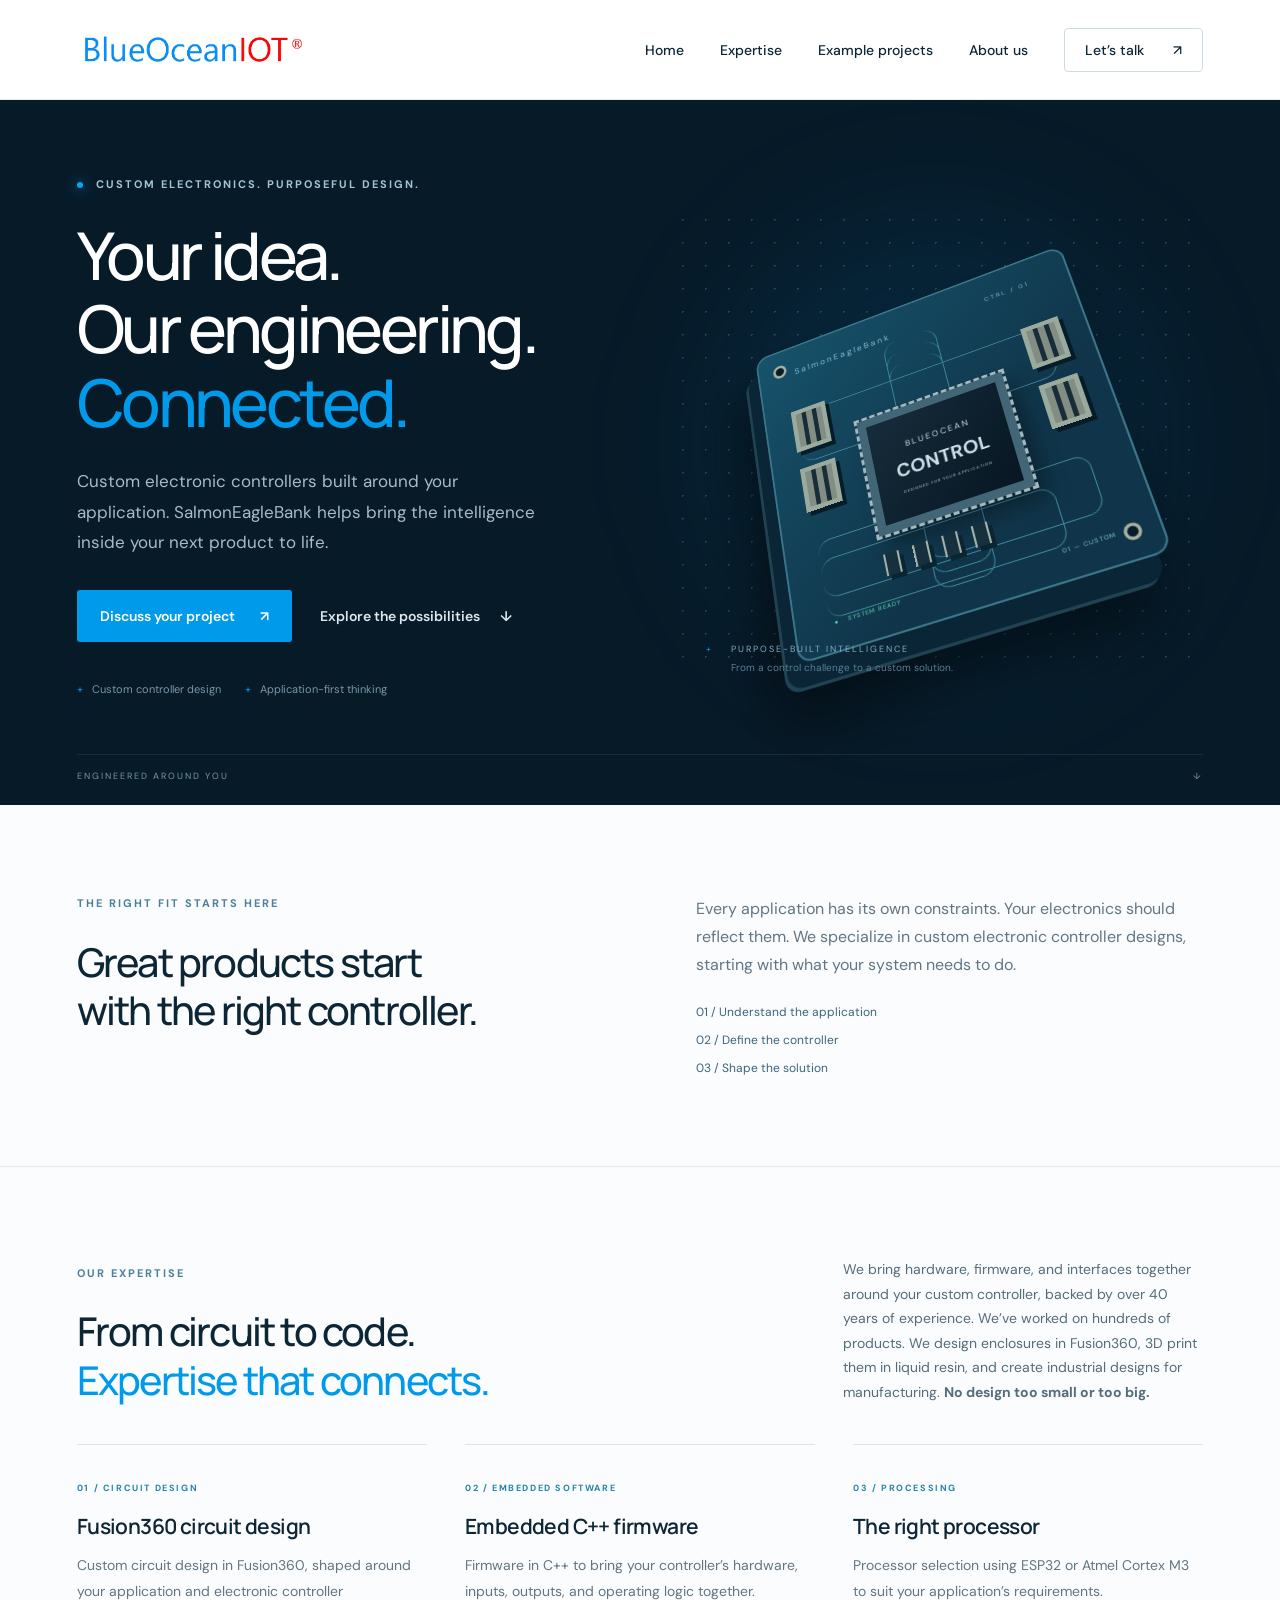
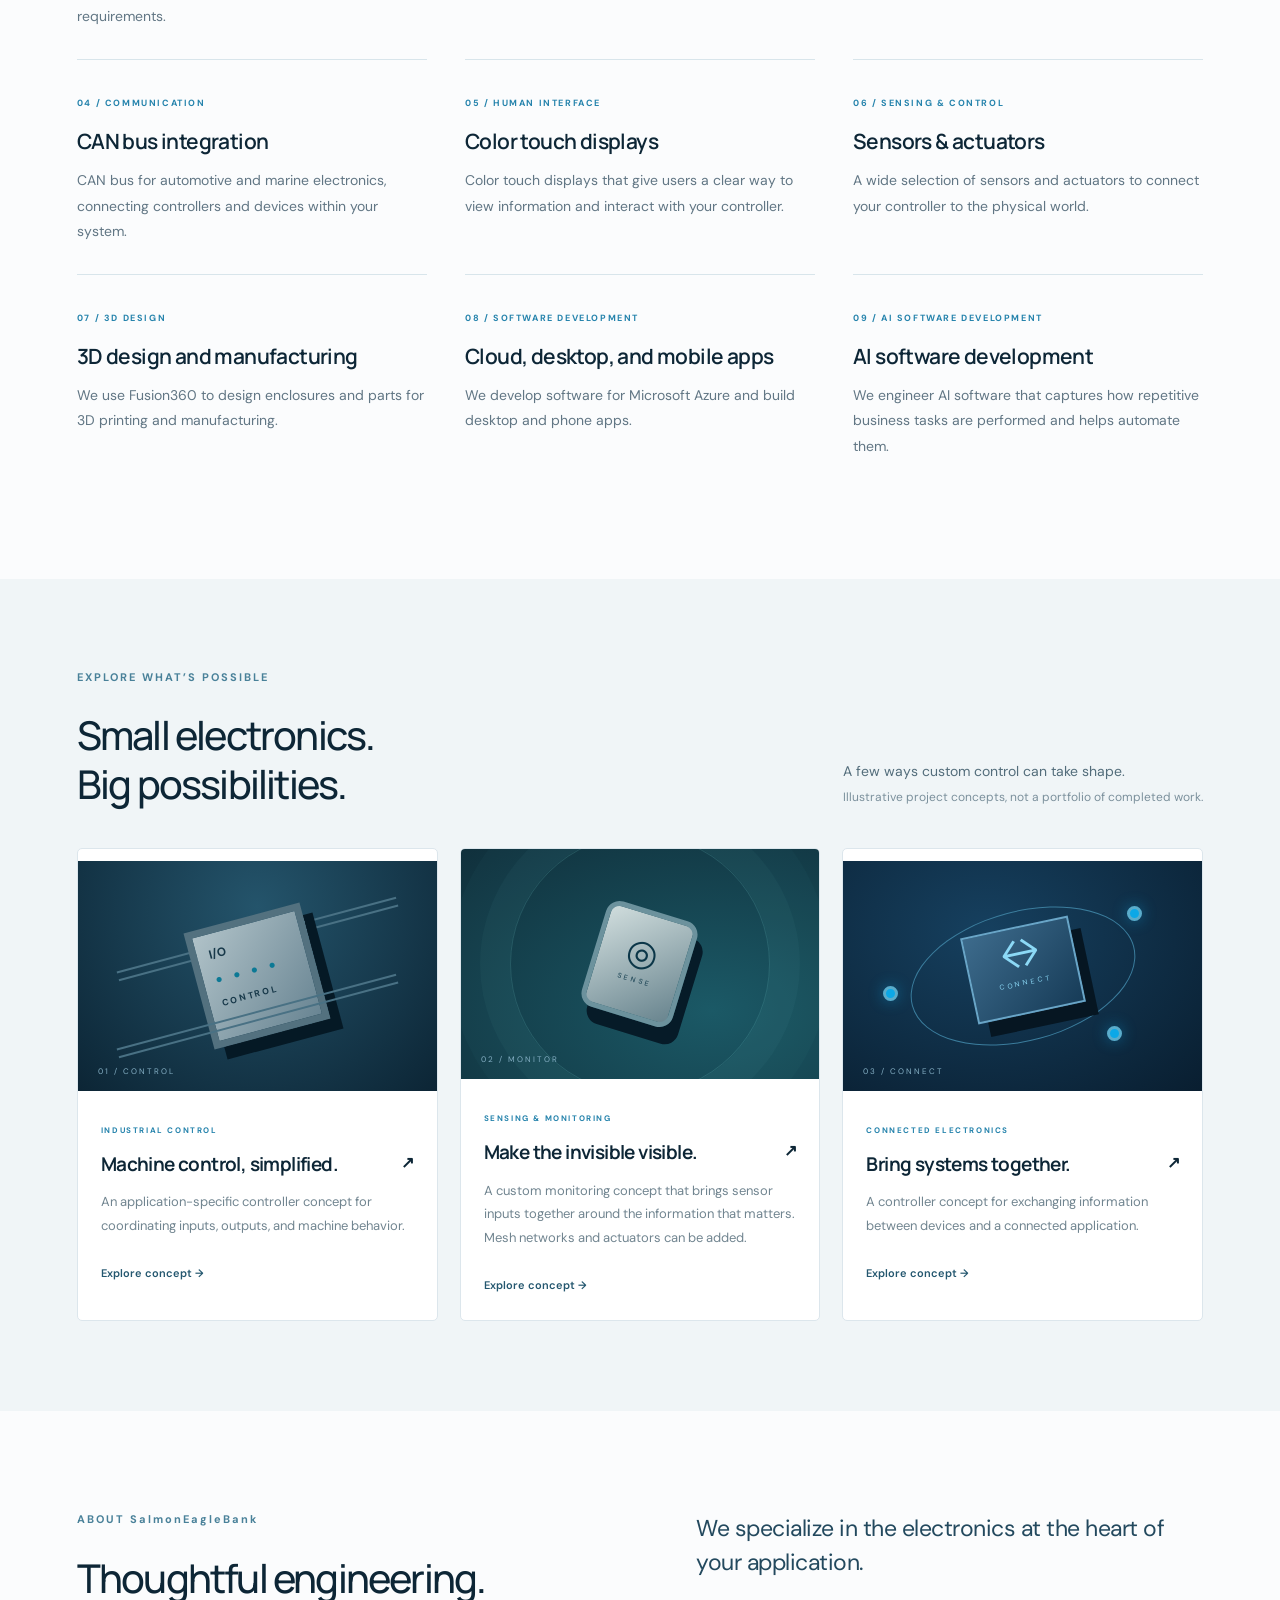
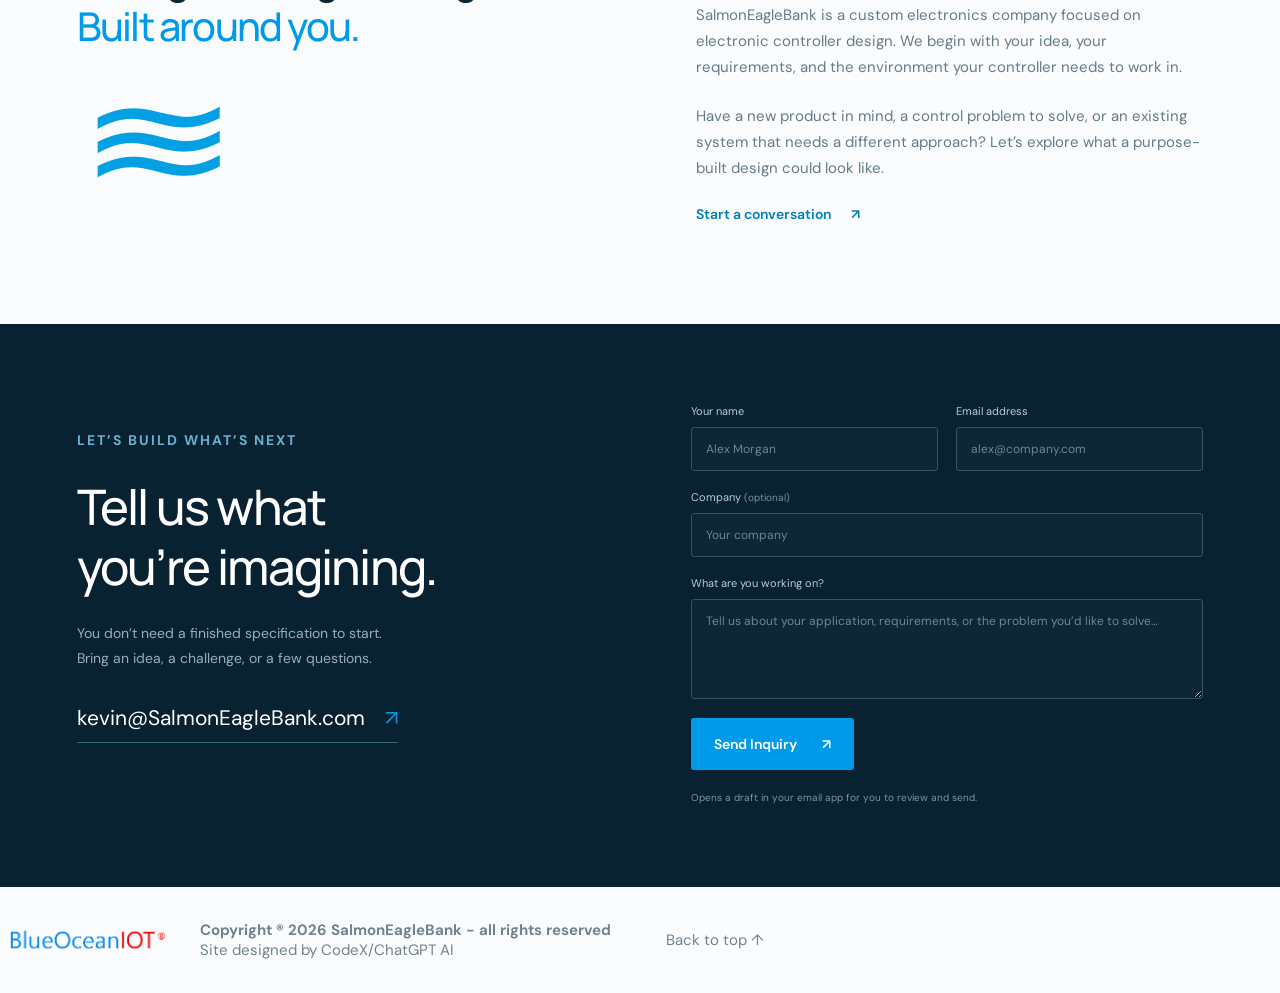
==== commit 9efacb23: "inital checkin of SlamonEagle Bank Github" ====
--- a/src/index.html
+++ b/src/index.html
@@ -1,11 +1,217 @@
 <!doctype html>
-<html lang="en"><head><meta charset="UTF-8"><meta name="viewport" content="width=device-width,initial-scale=1"><meta name="description" content="BlueOceanIOT specializes in custom electronic controller designs. Let's turn your control challenge into purpose-built electronics."><meta name="theme-color" content="#071a28"><title>BlueOceanIOT | Custom Electronic Controllers</title><link rel="icon" type="image/png" href="assets/favicon.png"><link rel="stylesheet" href="styles.css"><script src="app.js" defer></script></head>
-<body><header><a class="brand" href="#home" aria-label="BlueOceanIOT home"><img src="assets/logo.png" alt="BlueOceanIOT"></a><button class="menu-toggle" aria-expanded="false" aria-controls="navigation">Menu <span>☰</span></button><nav id="navigation" aria-label="Main navigation"><a href="#home">Home</a><a href="#expertise">Expertise</a><a href="#projects">Example projects</a><a href="#about">About us</a><a class="nav-contact" href="#contact">Let’s talk <span>↗</span></a></nav></header>
-<main><section class="hero" id="home"><div class="hero-copy"><p class="eyebrow"><span class="status-dot"></span> CUSTOM ELECTRONICS. PURPOSEFUL DESIGN.</p><h1>Your idea.<br>Our engineering.<br><em>Connected.</em></h1><p class="intro">Custom electronic controllers built around your application. BlueOceanIOT helps bring the intelligence inside your next product to life.</p><div class="actions"><a class="button" href="#contact">Discuss your project <span>↗</span></a><a class="text-link" href="#projects">Explore the possibilities <span>↓</span></a></div><div class="hero-notes"><span>Custom controller design</span><span>Application-first thinking</span></div></div><div class="hardware" role="img" aria-label="Illustration of a custom electronic controller circuit board"><div class="orb"></div><div class="board"><div class="board-label">BLUEOCEANIOT <span>CTRL / 01</span></div><div class="traces"><i></i><i></i><i></i><i></i><i></i><i></i></div><div class="chip"><small>BLUEOCEAN</small><strong>CONTROL</strong><span>DESIGNED FOR YOUR APPLICATION</span></div><div class="port p1"></div><div class="port p2"></div><div class="port p3"></div><div class="port p4"></div><div class="components"><b></b><b></b><b></b><b></b></div><div class="board-footer"><span>● &nbsp; SYSTEM READY</span><span>01 — CUSTOM</span></div></div><div class="diagram-label"><span class="cross">+</span> PURPOSE-BUILT INTELLIGENCE<br><small>From a control challenge to a custom solution.</small></div></div><a class="scroll-note" href="#approach">ENGINEERED AROUND YOU <span>↓</span></a></section>
-<section class="approach section" id="approach"><div><p class="eyebrow">THE RIGHT FIT STARTS HERE</p><h2>Great products start<br>with the right controller.</h2></div><div class="approach-copy"><p>Every application has its own constraints. Your electronics should reflect them. We specialize in custom electronic controller designs, starting with what your system needs to do.</p><div class="disciplines"><span>01 / Understand the application</span><span>02 / Define the controller</span><span>03 / Shape the solution</span></div></div></section>
-<section class="expertise section" id="expertise" aria-labelledby="expertise-heading"><div class="section-heading"><div><p class="eyebrow">OUR EXPERTISE</p><h2 id="expertise-heading">From circuit to code.<br><em>Expertise that connects.</em></h2></div><p>We bring hardware, firmware, and interfaces together around your custom controller, backed by over 40 years of experience. We’ve worked on hundreds of products. We design enclosures in Fusion360, 3D print them in liquid resin, and create industrial designs for manufacturing. <strong>No design too small or too big.</strong></p></div><ol class="expertise-grid"><li><span class="expertise-number">01 / CIRCUIT DESIGN</span><h3>Fusion360 circuit design</h3><p>Custom circuit design in Fusion360, shaped around your application and electronic controller requirements.</p></li><li><span class="expertise-number">02 / EMBEDDED SOFTWARE</span><h3>Embedded C++ firmware</h3><p>Firmware in C++ to bring your controller’s hardware, inputs, outputs, and operating logic together.</p></li><li><span class="expertise-number">03 / PROCESSING</span><h3>The right processor</h3><p>Processor selection using ESP32 or Atmel Cortex M3 to suit your application’s requirements.</p></li><li><span class="expertise-number">04 / COMMUNICATION</span><h3>CAN bus integration</h3><p>CAN bus for automotive and marine electronics, connecting controllers and devices within your system.</p></li><li><span class="expertise-number">05 / HUMAN INTERFACE</span><h3>Color touch displays</h3><p>Color touch displays that give users a clear way to view information and interact with your controller.</p></li><li><span class="expertise-number">06 / SENSING &amp; CONTROL</span><h3>Sensors &amp; actuators</h3><p>A wide selection of sensors and actuators to connect your controller to the physical world.</p></li><li><span class="expertise-number">07 / 3D DESIGN</span><h3>3D design and manufacturing</h3><p>We use Fusion360 to design enclosures and parts for 3D printing and manufacturing.</p></li><li><span class="expertise-number">08 / SOFTWARE DEVELOPMENT</span><h3>Cloud, desktop, and mobile apps</h3><p>We develop software for Microsoft Azure and build desktop and phone apps.</p></li><li><span class="expertise-number">09 / AI SOFTWARE DEVELOPMENT</span><h3>AI software development</h3><p>We engineer AI software that captures how repetitive business tasks are performed and helps automate them.</p></li></ol></section>
-<section class="projects section" id="projects"><div class="section-heading"><div><p class="eyebrow">EXPLORE WHAT’S POSSIBLE</p><h2>Small electronics.<br>Big possibilities.</h2></div><p>A few ways custom control can take shape.<br><span class="muted">Illustrative project concepts, not a portfolio of completed work.</span></p></div><div class="project-grid"><button class="project-card" data-project="machine"><div class="project-art machine"><div class="rail"></div><div class="module">I/O<span>● ● ● ●</span><b>CONTROL</b></div><div class="rail bottom"></div><span class="art-index">01 / CONTROL</span></div><div class="card-body"><small>INDUSTRIAL CONTROL</small><h3>Machine control, simplified. <span>↗</span></h3><p>An application-specific controller concept for coordinating inputs, outputs, and machine behavior.</p><span class="project-more">Explore concept →</span></div></button><button class="project-card" data-project="sensor"><div class="project-art sensor"><div class="rings"></div><div class="sensor-unit"><span>◎</span><small>SENSE</small></div><span class="art-index">02 / MONITOR</span></div><div class="card-body"><small>SENSING & MONITORING</small><h3>Make the invisible visible. <span>↗</span></h3><p>A custom monitoring concept that brings sensor inputs together around the information that matters. Mesh networks and actuators can be added.</p><span class="project-more">Explore concept →</span></div></button><button class="project-card" data-project="connected"><div class="project-art connected"><div class="network-line"></div><div class="node n1"></div><div class="node n2"></div><div class="node n3"></div><div class="gateway">↔<small>CONNECT</small></div><span class="art-index">03 / CONNECT</span></div><div class="card-body"><small>CONNECTED ELECTRONICS</small><h3>Bring systems together. <span>↗</span></h3><p>A controller concept for exchanging information between devices and a connected application.</p><span class="project-more">Explore concept →</span></div></button></div></section>
-<section class="about section" id="about"><div class="about-title"><p class="eyebrow">ABOUT BLUEOCEANIOT</p><h2>Thoughtful engineering.<br><em>Built around you.</em></h2><div class="wave" aria-hidden="true">≋</div></div><div class="about-copy"><p class="large-copy">We specialize in the electronics at the heart of your application.</p><p>BlueOceanIOT is a custom electronics company focused on electronic controller design. We begin with your idea, your requirements, and the environment your controller needs to work in.</p><p>Have a new product in mind, a control problem to solve, or an existing system that needs a different approach? Let’s explore what a purpose-built design could look like.</p><a class="text-link" href="#contact">Start a conversation <span>↗</span></a></div></section>
-<section class="contact section" id="contact"><div><p class="eyebrow">LET’S BUILD WHAT’S NEXT</p><h2>Tell us what<br>you’re imagining.</h2><p>You don’t need a finished specification to start.<br>Bring an idea, a challenge, or a few questions.</p><a class="email" href="mailto:kevin@blueoceaniot.com">kevin@blueoceaniot.com <span>↗</span></a></div><form id="contact-form"><div class="form-row"><label>Your name<input name="name" autocomplete="name" placeholder="Alex Morgan" required maxlength="100"></label><label>Email address<input name="email" type="email" autocomplete="email" placeholder="alex@company.com" required maxlength="254"></label></div><label>Company <span class="muted">(optional)</span><input name="company" autocomplete="organization" placeholder="Your company" maxlength="150"></label><label>What are you working on?<textarea name="message" placeholder="Tell us about your application, requirements, or the problem you’d like to solve…" rows="4" required maxlength="5000"></textarea></label><button class="button" type="submit">Send Inquiry <span>↗</span></button><p class="form-note" id="form-status" aria-live="polite">Opens a draft in your email app for you to review and send.</p></form></section></main>
-<footer><a class="brand" href="#home"><img src="assets/logo.png" alt="BlueOceanIOT"></a><span><strong>Copyright &reg; <span id="year">2026</span> BlueOceanIOT - all rights reserved</strong><br>Site designed by CodeX/ChatGPT AI</span><a href="#home">Back to top ↑</a></footer>
-<dialog id="project-dialog"><button class="close-dialog" aria-label="Close project details">×</button><p class="eyebrow">ILLUSTRATIVE PROJECT CONCEPT</p><h2 id="dialog-title"></h2><p id="dialog-description"></p><h3>Starting points for a design conversation</h3><ul id="dialog-list"></ul><a class="button" href="#contact" id="dialog-contact">Discuss a similar idea ↗</a></dialog></body></html>
+<html lang="en">
+
+<head>
+    <meta charset="UTF-8">
+    <meta name="viewport" content="width=device-width,initial-scale=1">
+    <meta name="description"
+        content="SalmonEagleBank specializes in custom electronic controller designs. Let's turn your control challenge into purpose-built electronics.">
+    <meta name="theme-color" content="#071a28">
+    <title>SalmonEagleBank | Custom Electronic Controllers</title>
+    <link rel="icon" type="image/png" href="assets/favicon.png">
+    <link rel="stylesheet" href="styles.css">
+    <script src="app.js" defer></script>
+</head>
+
+<body>
+    <header><a class="brand" href="#home" aria-label="SalmonEagleBank home"><img src="assets/logo.png"
+                alt="SalmonEagleBank"></a><button class="menu-toggle" aria-expanded="false" aria-controls="navigation">Menu
+            <span>☰</span></button>
+        <nav id="navigation" aria-label="Main navigation"><a href="#home">Home</a><a href="#expertise">Expertise</a><a
+                href="#projects">Example projects</a><a href="#about">About us</a><a class="nav-contact"
+                href="#contact">Let’s talk <span>↗</span></a></nav>
+    </header>
+    <main>
+        <section class="hero" id="home">
+            <div class="hero-copy">
+                <p class="eyebrow"><span class="status-dot"></span> CUSTOM ELECTRONICS. PURPOSEFUL DESIGN.</p>
+                <h1>Your idea.<br>Our engineering.<br><em>Connected.</em></h1>
+                <p class="intro">Custom electronic controllers built around your application. SalmonEagleBank helps bring
+                    the intelligence inside your next product to life.</p>
+                <div class="actions"><a class="button" href="#contact">Discuss your project <span>↗</span></a><a
+                        class="text-link" href="#projects">Explore the possibilities <span>↓</span></a></div>
+                <div class="hero-notes"><span>Custom controller design</span><span>Application-first thinking</span>
+                </div>
+            </div>
+            <div class="hardware" role="img" aria-label="Illustration of a custom electronic controller circuit board">
+                <div class="orb"></div>
+                <div class="board">
+                    <div class="board-label">SalmonEagleBank <span>CTRL / 01</span></div>
+                    <div class="traces"><i></i><i></i><i></i><i></i><i></i><i></i></div>
+                    <div class="chip"><small>BLUEOCEAN</small><strong>CONTROL</strong><span>DESIGNED FOR YOUR
+                            APPLICATION</span></div>
+                    <div class="port p1"></div>
+                    <div class="port p2"></div>
+                    <div class="port p3"></div>
+                    <div class="port p4"></div>
+                    <div class="components"><b></b><b></b><b></b><b></b></div>
+                    <div class="board-footer"><span>● &nbsp; SYSTEM READY</span><span>01 — CUSTOM</span></div>
+                </div>
+                <div class="diagram-label"><span class="cross">+</span> PURPOSE-BUILT INTELLIGENCE<br><small>From a
+                        control challenge to a custom solution.</small></div>
+            </div><a class="scroll-note" href="#approach">ENGINEERED AROUND YOU <span>↓</span></a>
+        </section>
+        <section class="approach section" id="approach">
+            <div>
+                <p class="eyebrow">THE RIGHT FIT STARTS HERE</p>
+                <h2>Great products start<br>with the right controller.</h2>
+            </div>
+            <div class="approach-copy">
+                <p>Every application has its own constraints. Your electronics should reflect them. We specialize in
+                    custom electronic controller designs, starting with what your system needs to do.</p>
+                <div class="disciplines"><span>01 / Understand the application</span><span>02 / Define the
+                        controller</span><span>03 / Shape the solution</span></div>
+            </div>
+        </section>
+        <section class="expertise section" id="expertise" aria-labelledby="expertise-heading">
+            <div class="section-heading">
+                <div>
+                    <p class="eyebrow">OUR EXPERTISE</p>
+                    <h2 id="expertise-heading">From circuit to code.<br><em>Expertise that connects.</em></h2>
+                </div>
+                <p>We bring hardware, firmware, and interfaces together around your custom controller, backed by over 40
+                    years of experience. We’ve worked on hundreds of products. We design enclosures in Fusion360, 3D
+                    print them in liquid resin, and create industrial designs for manufacturing. <strong>No design too
+                        small or too big.</strong></p>
+            </div>
+            <ol class="expertise-grid">
+                <li><span class="expertise-number">01 / CIRCUIT DESIGN</span>
+                    <h3>Fusion360 circuit design</h3>
+                    <p>Custom circuit design in Fusion360, shaped around your application and electronic controller
+                        requirements.</p>
+                </li>
+                <li><span class="expertise-number">02 / EMBEDDED SOFTWARE</span>
+                    <h3>Embedded C++ firmware</h3>
+                    <p>Firmware in C++ to bring your controller’s hardware, inputs, outputs, and operating logic
+                        together.</p>
+                </li>
+                <li><span class="expertise-number">03 / PROCESSING</span>
+                    <h3>The right processor</h3>
+                    <p>Processor selection using ESP32 or Atmel Cortex M3 to suit your application’s requirements.</p>
+                </li>
+                <li><span class="expertise-number">04 / COMMUNICATION</span>
+                    <h3>CAN bus integration</h3>
+                    <p>CAN bus for automotive and marine electronics, connecting controllers and devices within your
+                        system.</p>
+                </li>
+                <li><span class="expertise-number">05 / HUMAN INTERFACE</span>
+                    <h3>Color touch displays</h3>
+                    <p>Color touch displays that give users a clear way to view information and interact with your
+                        controller.</p>
+                </li>
+                <li><span class="expertise-number">06 / SENSING &amp; CONTROL</span>
+                    <h3>Sensors &amp; actuators</h3>
+                    <p>A wide selection of sensors and actuators to connect your controller to the physical world.</p>
+                </li>
+                <li><span class="expertise-number">07 / 3D DESIGN</span>
+                    <h3>3D design and manufacturing</h3>
+                    <p>We use Fusion360 to design enclosures and parts for 3D printing and manufacturing.</p>
+                </li>
+                <li><span class="expertise-number">08 / SOFTWARE DEVELOPMENT</span>
+                    <h3>Cloud, desktop, and mobile apps</h3>
+                    <p>We develop software for Microsoft Azure and build desktop and phone apps.</p>
+                </li>
+                <li><span class="expertise-number">09 / AI SOFTWARE DEVELOPMENT</span>
+                    <h3>AI software development</h3>
+                    <p>We engineer AI software that captures how repetitive business tasks are performed and helps
+                        automate them.</p>
+                </li>
+            </ol>
+        </section>
+        <section class="projects section" id="projects">
+            <div class="section-heading">
+                <div>
+                    <p class="eyebrow">EXPLORE WHAT’S POSSIBLE</p>
+                    <h2>Small electronics.<br>Big possibilities.</h2>
+                </div>
+                <p>A few ways custom control can take shape.<br><span class="muted">Illustrative project concepts, not a
+                        portfolio of completed work.</span></p>
+            </div>
+            <div class="project-grid"><button class="project-card" data-project="machine">
+                    <div class="project-art machine">
+                        <div class="rail"></div>
+                        <div class="module">I/O<span>● ● ● ●</span><b>CONTROL</b></div>
+                        <div class="rail bottom"></div><span class="art-index">01 / CONTROL</span>
+                    </div>
+                    <div class="card-body"><small>INDUSTRIAL CONTROL</small>
+                        <h3>Machine control, simplified. <span>↗</span></h3>
+                        <p>An application-specific controller concept for coordinating inputs, outputs, and machine
+                            behavior.</p><span class="project-more">Explore concept →</span>
+                    </div>
+                </button><button class="project-card" data-project="sensor">
+                    <div class="project-art sensor">
+                        <div class="rings"></div>
+                        <div class="sensor-unit"><span>◎</span><small>SENSE</small></div><span class="art-index">02 /
+                            MONITOR</span>
+                    </div>
+                    <div class="card-body"><small>SENSING & MONITORING</small>
+                        <h3>Make the invisible visible. <span>↗</span></h3>
+                        <p>A custom monitoring concept that brings sensor inputs together around the information that
+                            matters. Mesh networks and actuators can be added.</p><span class="project-more">Explore
+                            concept →</span>
+                    </div>
+                </button><button class="project-card" data-project="connected">
+                    <div class="project-art connected">
+                        <div class="network-line"></div>
+                        <div class="node n1"></div>
+                        <div class="node n2"></div>
+                        <div class="node n3"></div>
+                        <div class="gateway">↔<small>CONNECT</small></div><span class="art-index">03 / CONNECT</span>
+                    </div>
+                    <div class="card-body"><small>CONNECTED ELECTRONICS</small>
+                        <h3>Bring systems together. <span>↗</span></h3>
+                        <p>A controller concept for exchanging information between devices and a connected application.
+                        </p><span class="project-more">Explore concept →</span>
+                    </div>
+                </button></div>
+        </section>
+        <section class="about section" id="about">
+            <div class="about-title">
+                <p class="eyebrow">ABOUT SalmonEagleBank</p>
+                <h2>Thoughtful engineering.<br><em>Built around you.</em></h2>
+                <div class="wave" aria-hidden="true">≋</div>
+            </div>
+            <div class="about-copy">
+                <p class="large-copy">We specialize in the electronics at the heart of your application.</p>
+                <p>SalmonEagleBank is a custom electronics company focused on electronic controller design. We begin with
+                    your idea, your requirements, and the environment your controller needs to work in.</p>
+                <p>Have a new product in mind, a control problem to solve, or an existing system that needs a different
+                    approach? Let’s explore what a purpose-built design could look like.</p><a class="text-link"
+                    href="#contact">Start a conversation <span>↗</span></a>
+            </div>
+        </section>
+        <section class="contact section" id="contact">
+            <div>
+                <p class="eyebrow">LET’S BUILD WHAT’S NEXT</p>
+                <h2>Tell us what<br>you’re imagining.</h2>
+                <p>You don’t need a finished specification to start.<br>Bring an idea, a challenge, or a few questions.
+                </p><a class="email" href="mailto:kevin@SalmonEagleBank.com">kevin@SalmonEagleBank.com <span>↗</span></a>
+            </div>
+            <form id="contact-form">
+                <div class="form-row"><label>Your name<input name="name" autocomplete="name" placeholder="Alex Morgan"
+                            required maxlength="100"></label><label>Email address<input name="email" type="email"
+                            autocomplete="email" placeholder="alex@company.com" required maxlength="254"></label></div>
+                <label>Company <span class="muted">(optional)</span><input name="company" autocomplete="organization"
+                        placeholder="Your company" maxlength="150"></label><label>What are you working on?<textarea
+                        name="message"
+                        placeholder="Tell us about your application, requirements, or the problem you’d like to solve…"
+                        rows="4" required maxlength="5000"></textarea></label><button class="button" type="submit">Send
+                    Inquiry <span>↗</span></button>
+                <p class="form-note" id="form-status" aria-live="polite">Opens a draft in your email app for you to
+                    review and send.</p>
+            </form>
+        </section>
+    </main>
+    <footer><a class="brand" href="#home"><img src="assets/logo.png" alt="SalmonEagleBank"></a><span><strong>Copyright
+                &reg; <span id="year">2026</span> SalmonEagleBank - all rights reserved</strong><br>Site designed by
+            CodeX/ChatGPT AI</span><a href="#home">Back to top ↑</a></footer>
+    <dialog id="project-dialog"><button class="close-dialog" aria-label="Close project details">×</button>
+        <p class="eyebrow">ILLUSTRATIVE PROJECT CONCEPT</p>
+        <h2 id="dialog-title"></h2>
+        <p id="dialog-description"></p>
+        <h3>Starting points for a design conversation</h3>
+        <ul id="dialog-list"></ul><a class="button" href="#contact" id="dialog-contact">Discuss a similar idea ↗</a>
+    </dialog>
+</body>
+
+</html>
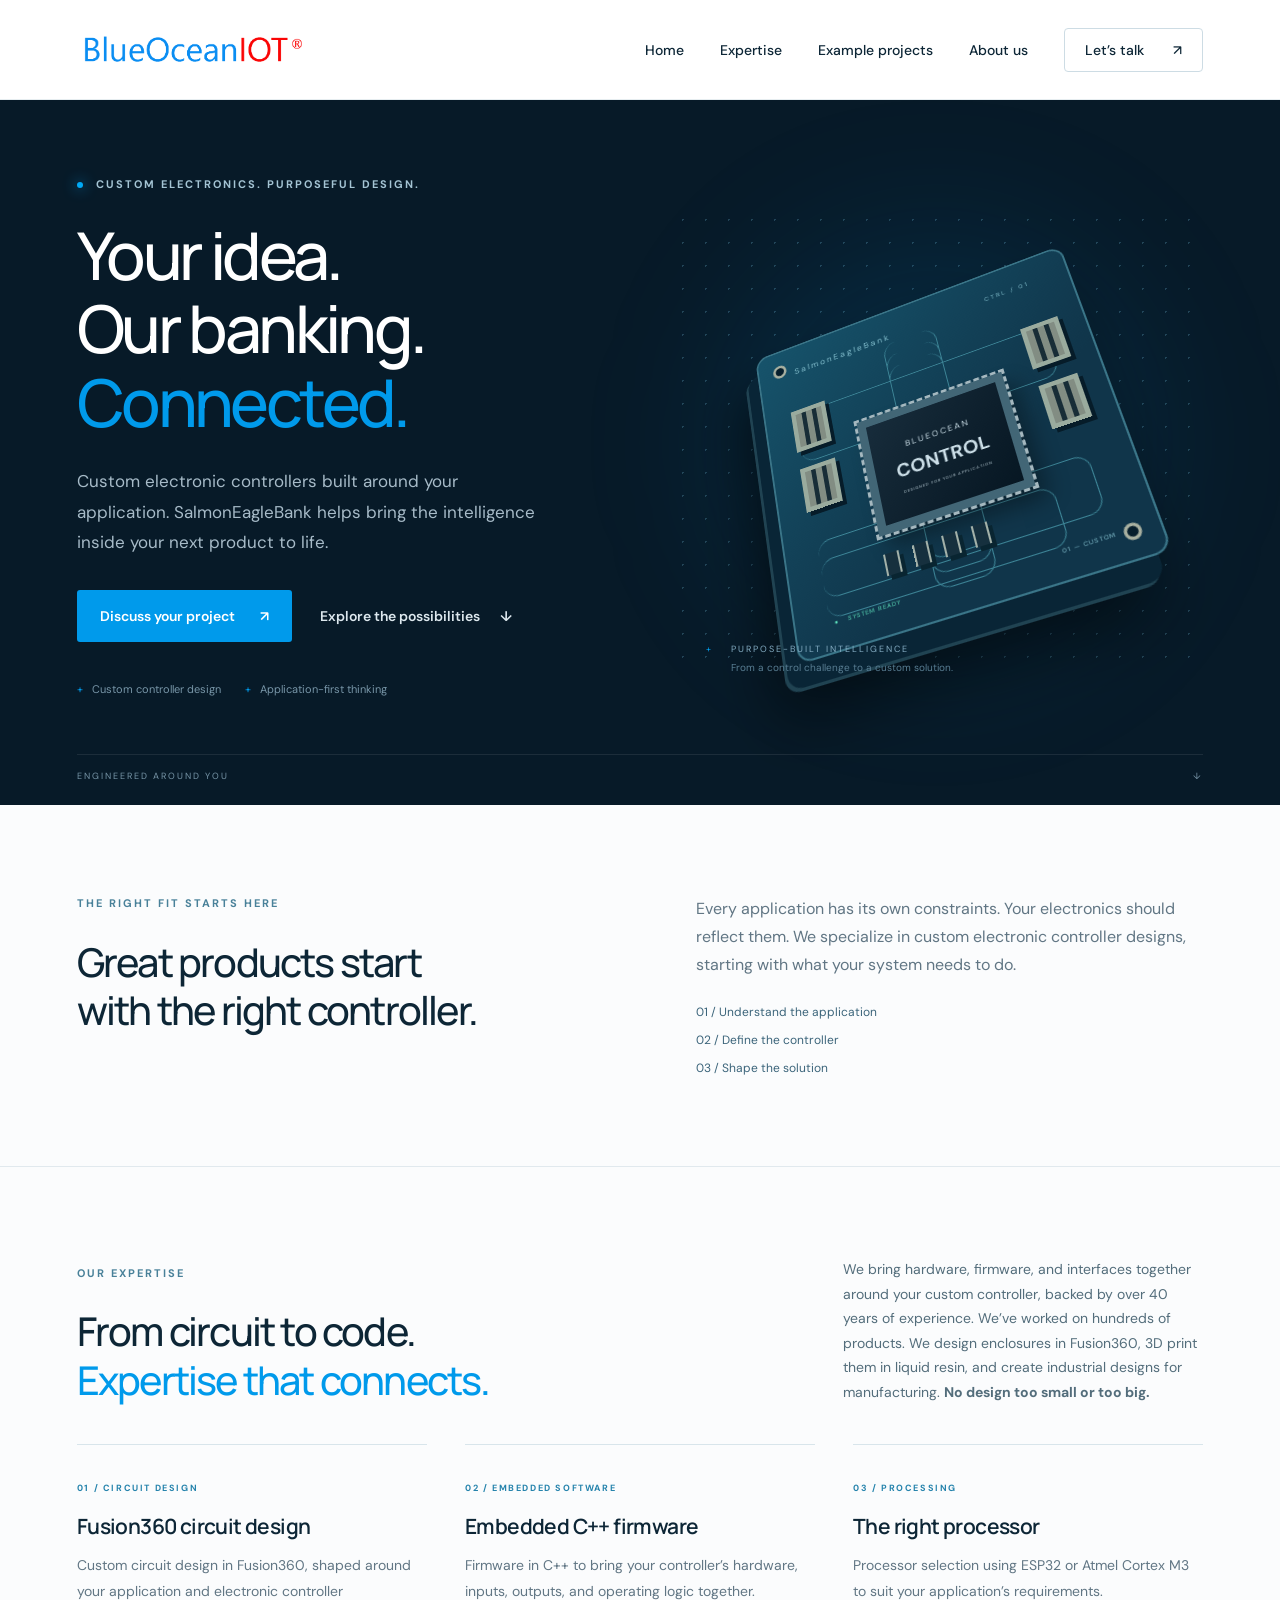
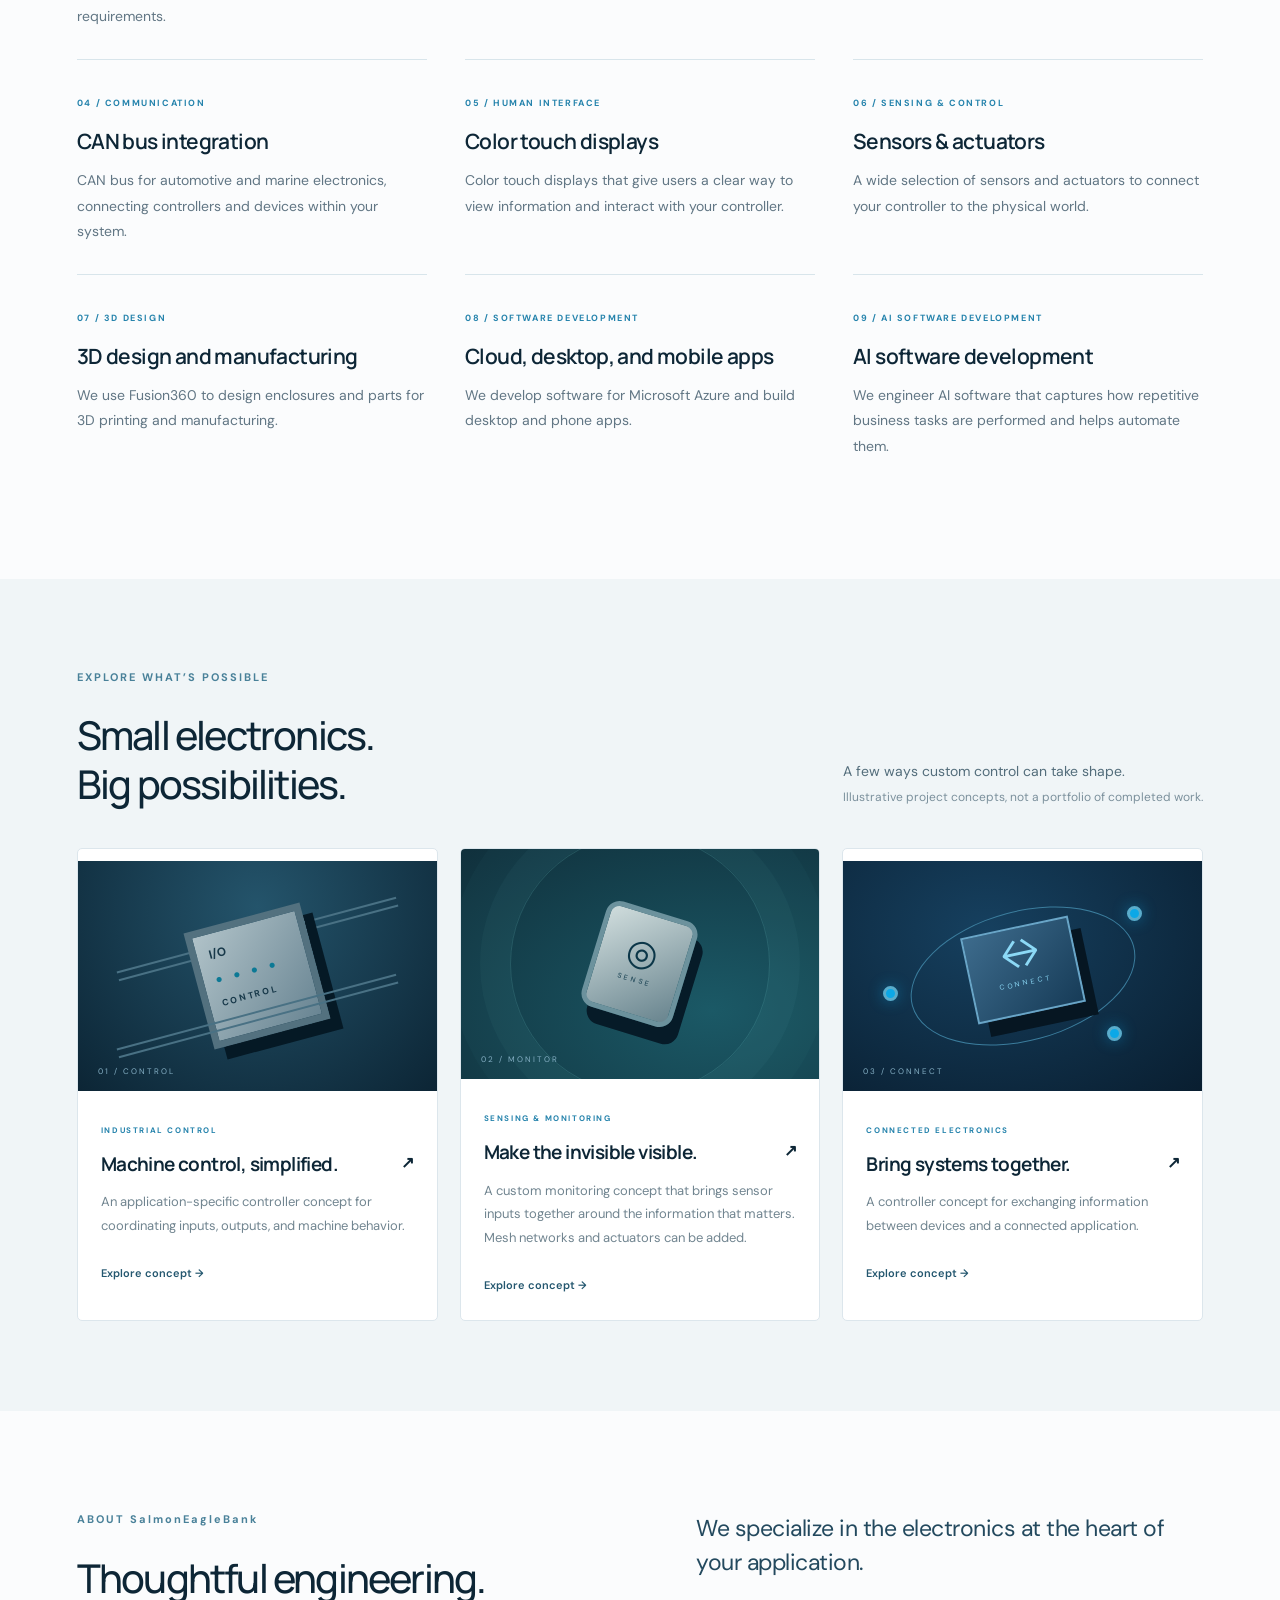
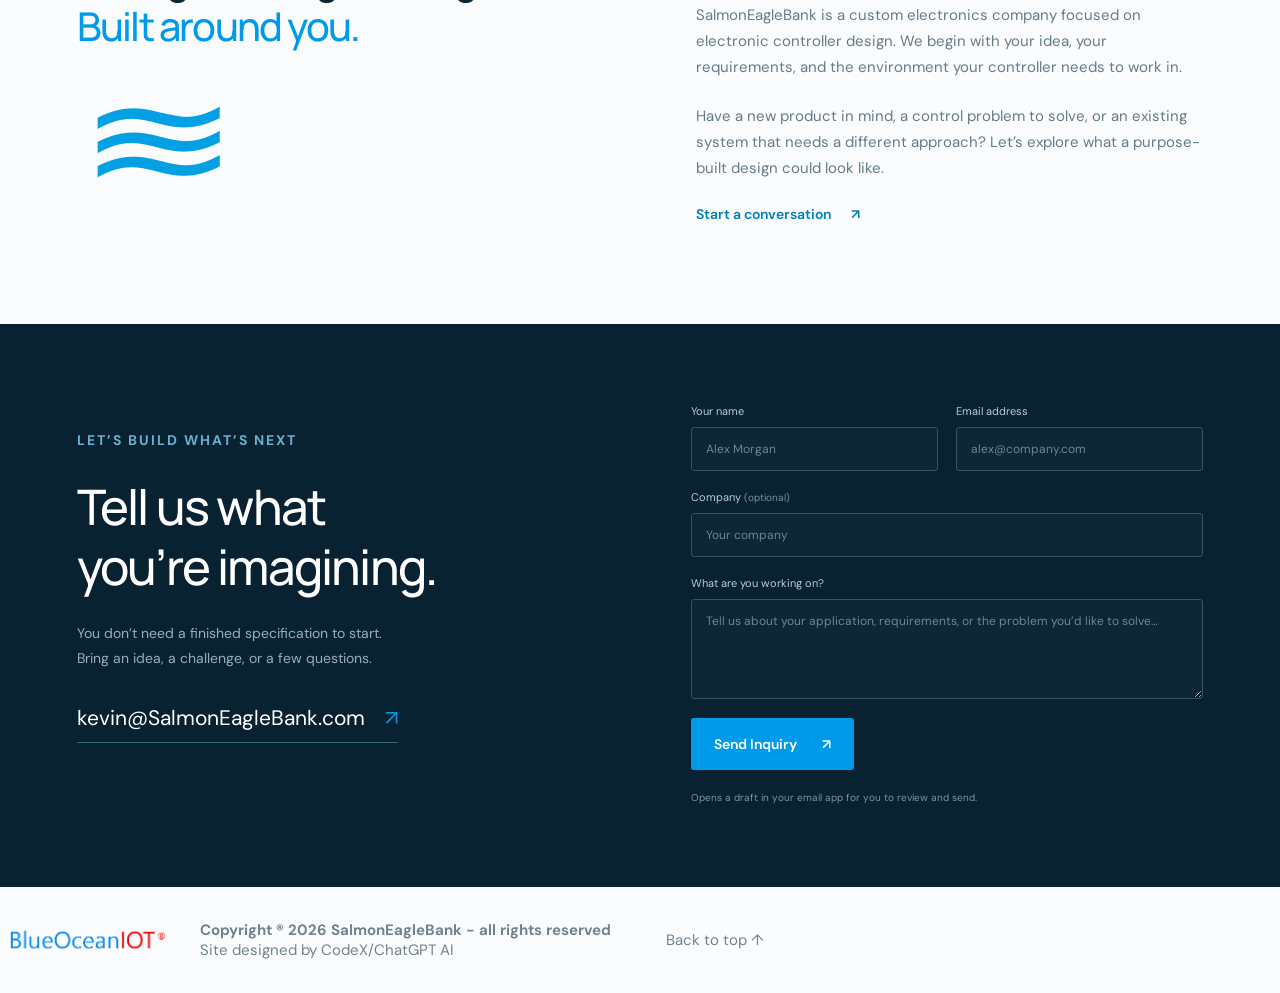
==== commit a5f64a88: "first commit afer changing direcotry structure" ====
--- a/src/index.html
+++ b/src/index.html
@@ -25,7 +25,7 @@
         <section class="hero" id="home">
             <div class="hero-copy">
                 <p class="eyebrow"><span class="status-dot"></span> CUSTOM ELECTRONICS. PURPOSEFUL DESIGN.</p>
-                <h1>Your idea.<br>Our engineering.<br><em>Connected.</em></h1>
+                <h1>Your idea.<br>Our banking.<br><em>Connected.</em></h1>
                 <p class="intro">Custom electronic controllers built around your application. SalmonEagleBank helps bring
                     the intelligence inside your next product to life.</p>
                 <div class="actions"><a class="button" href="#contact">Discuss your project <span>↗</span></a><a
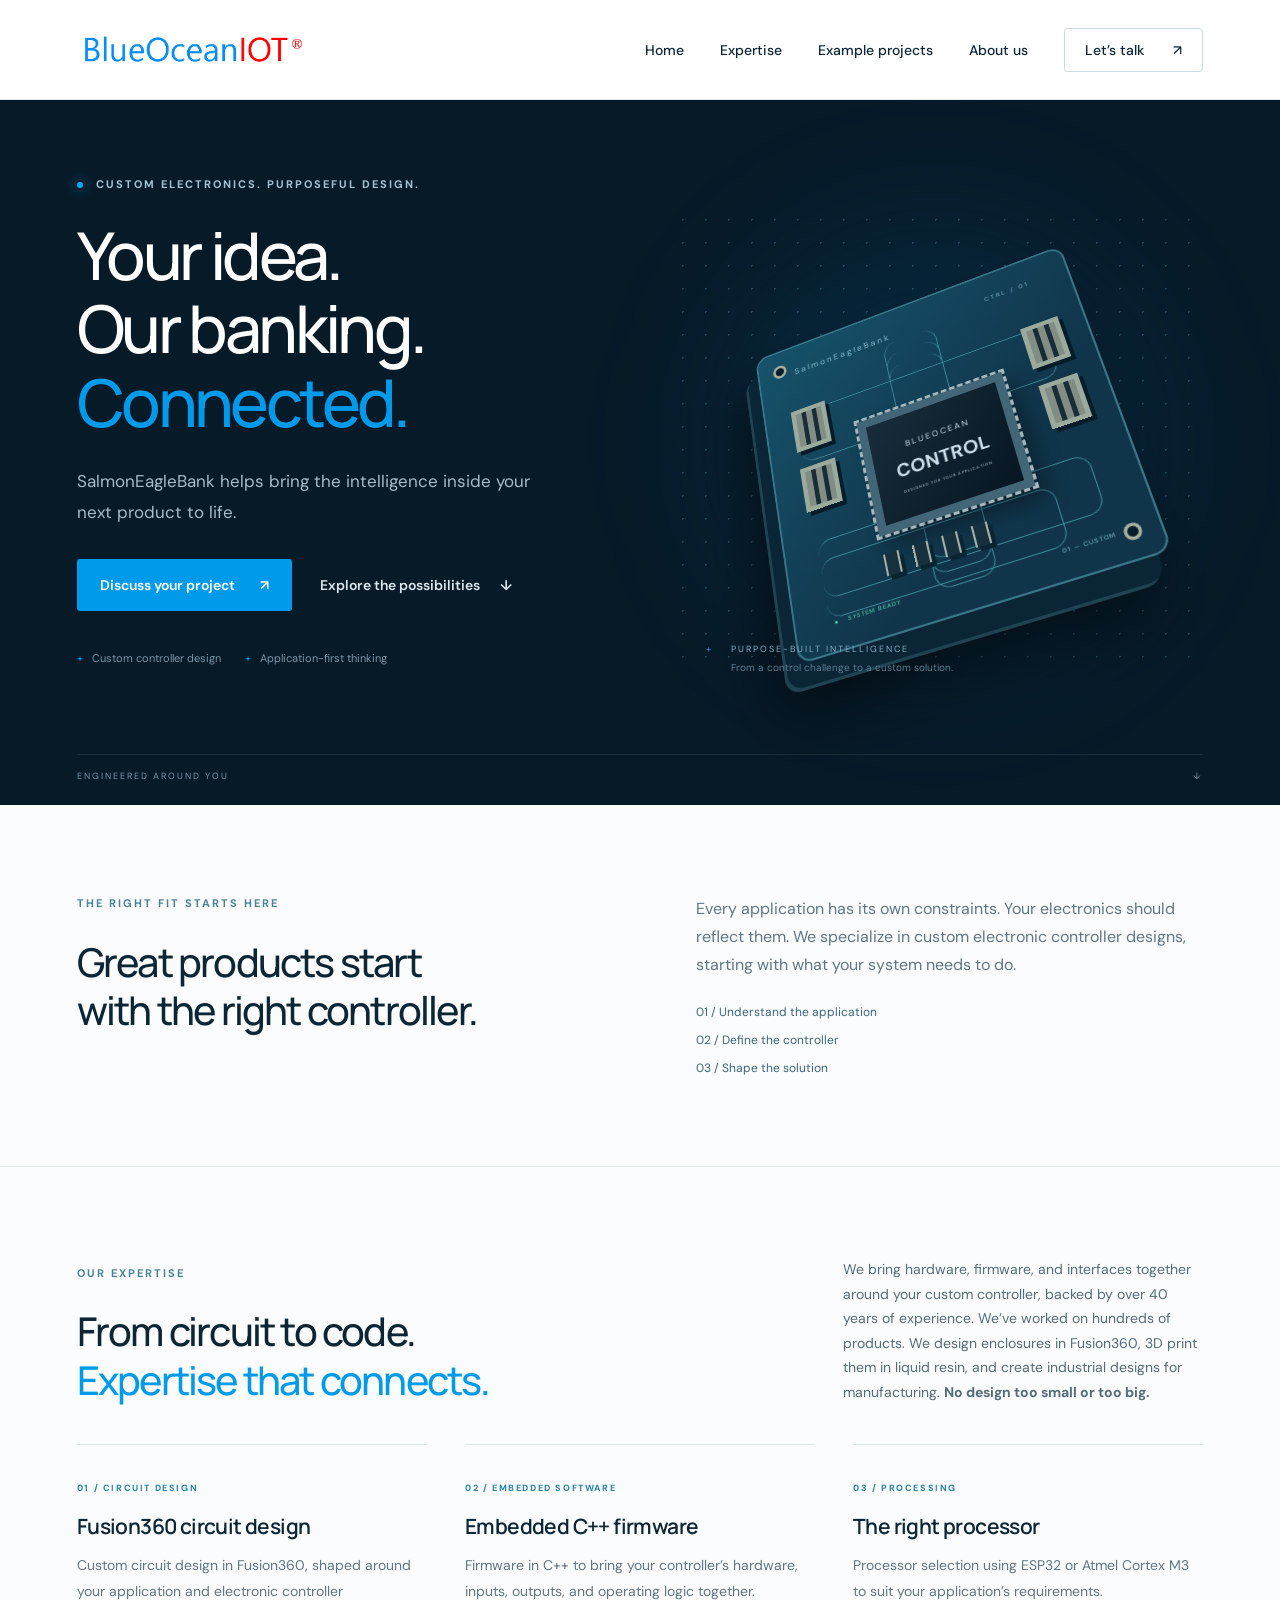
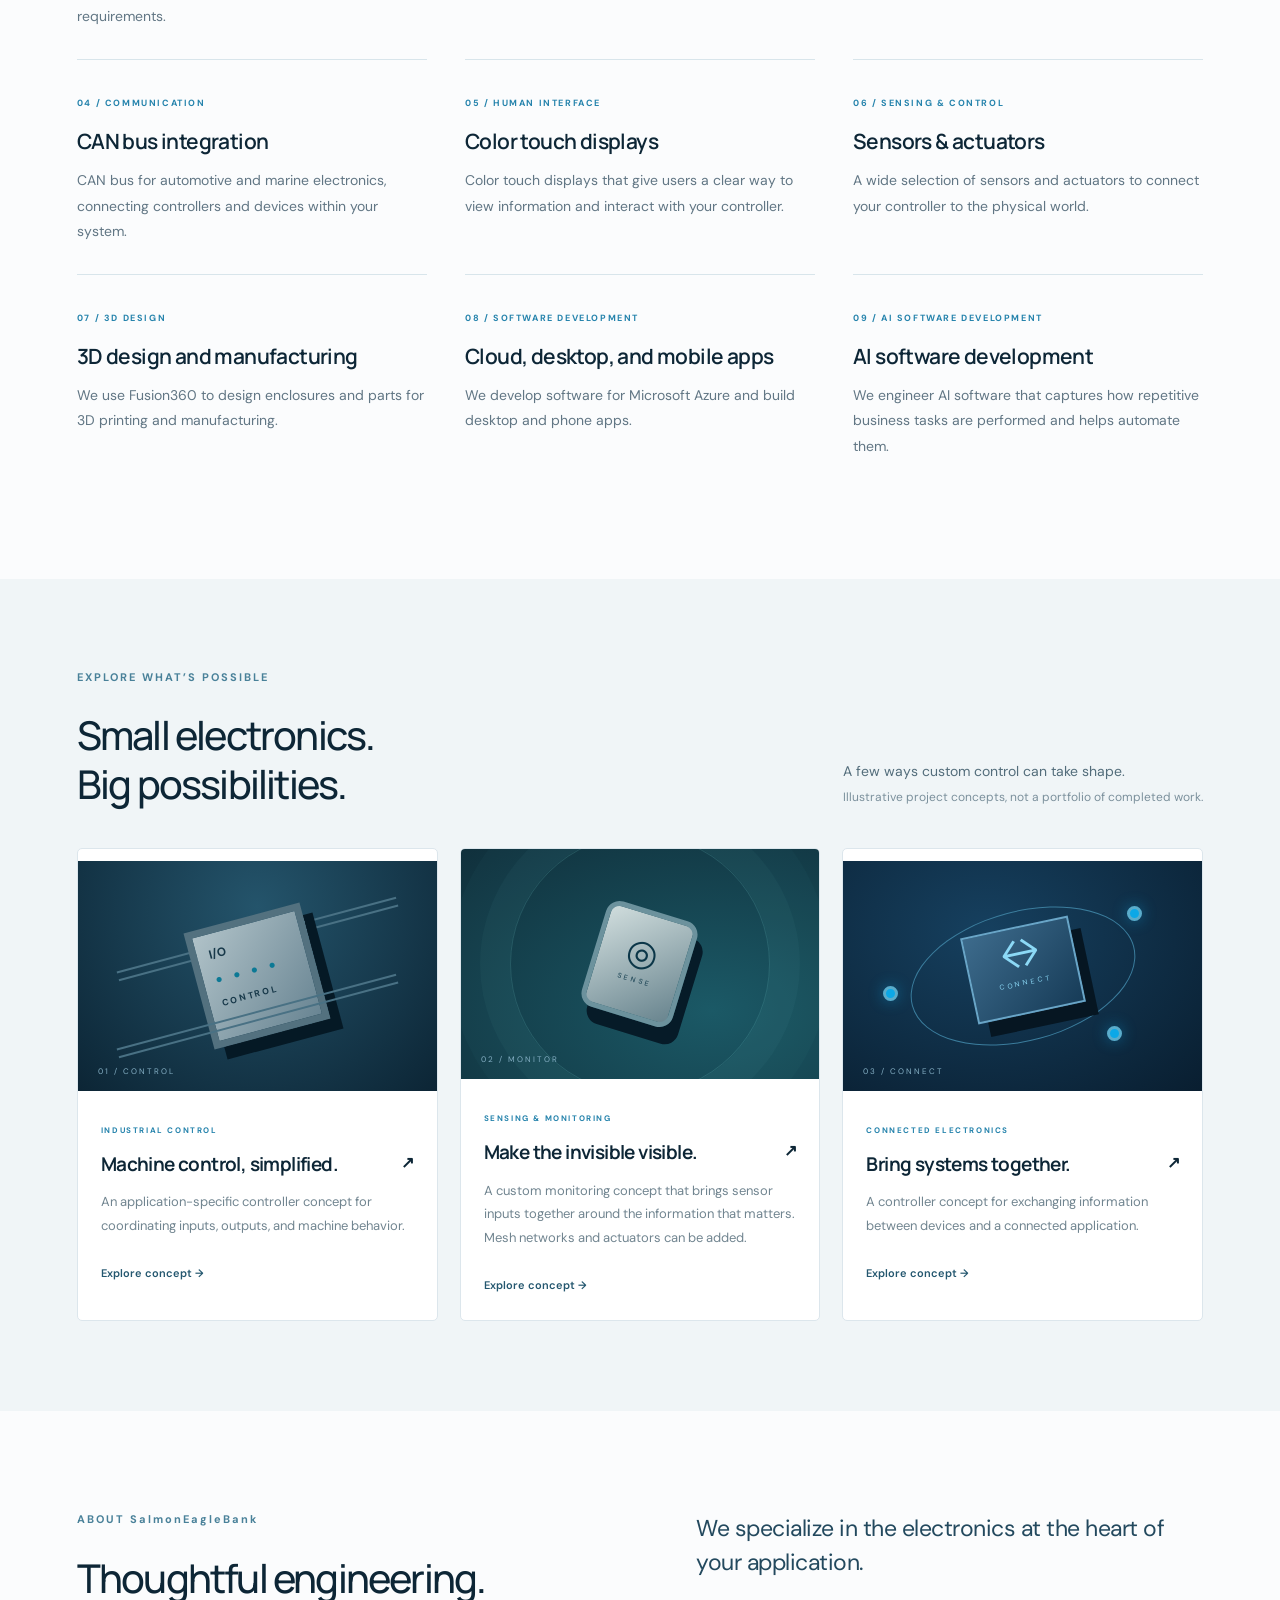
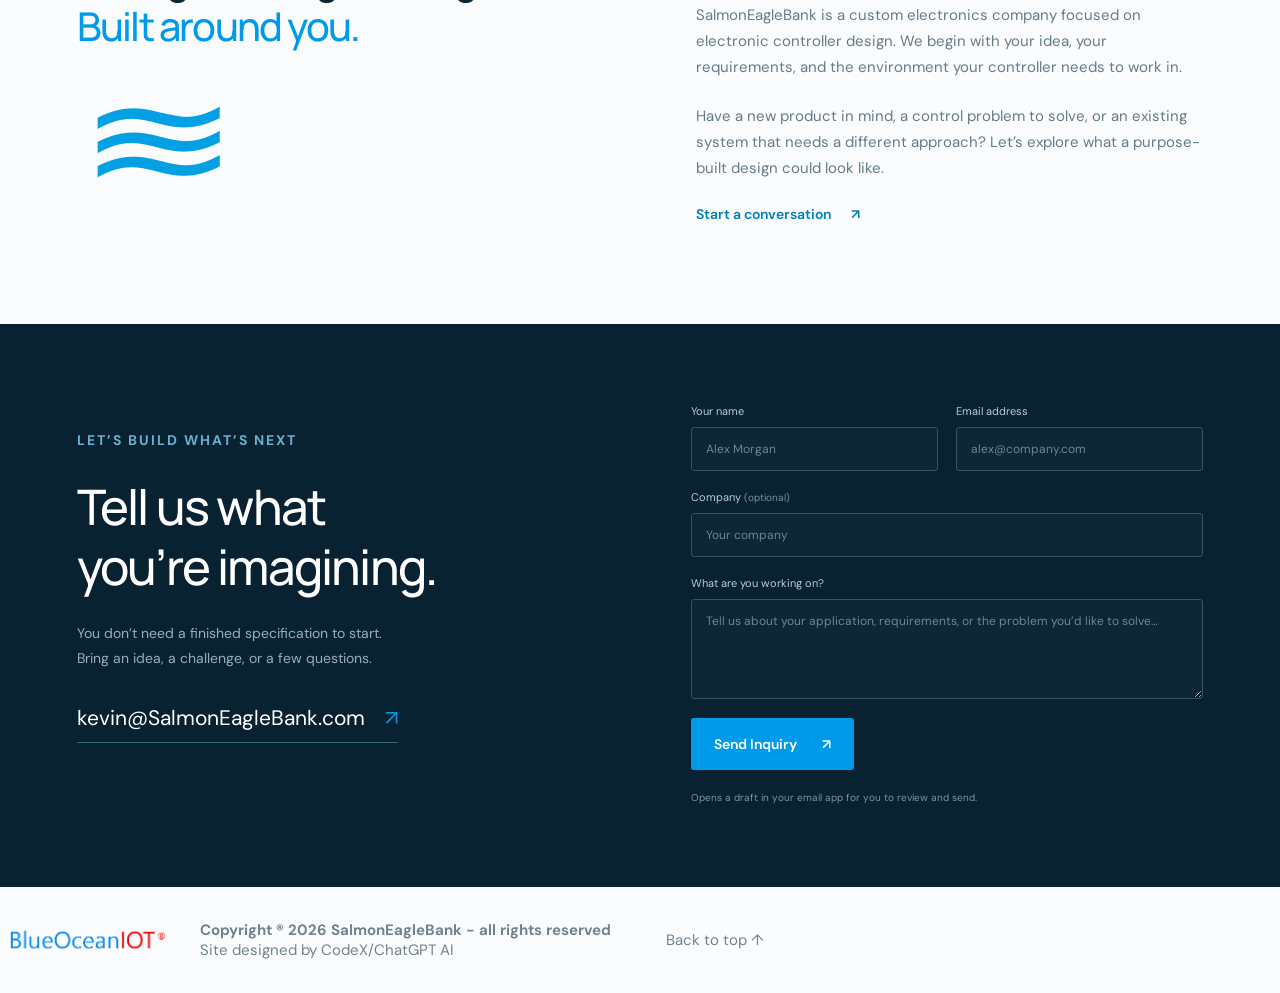
==== commit b2e00f73: "first checkin of salmoneaglebank static github" ====
--- a/src/index.html
+++ b/src/index.html
@@ -26,7 +26,7 @@
             <div class="hero-copy">
                 <p class="eyebrow"><span class="status-dot"></span> CUSTOM ELECTRONICS. PURPOSEFUL DESIGN.</p>
                 <h1>Your idea.<br>Our banking.<br><em>Connected.</em></h1>
-                <p class="intro">Custom electronic controllers built around your application. SalmonEagleBank helps bring
+                <p class="intro"> SalmonEagleBank helps bring
                     the intelligence inside your next product to life.</p>
                 <div class="actions"><a class="button" href="#contact">Discuss your project <span>↗</span></a><a
                         class="text-link" href="#projects">Explore the possibilities <span>↓</span></a></div>
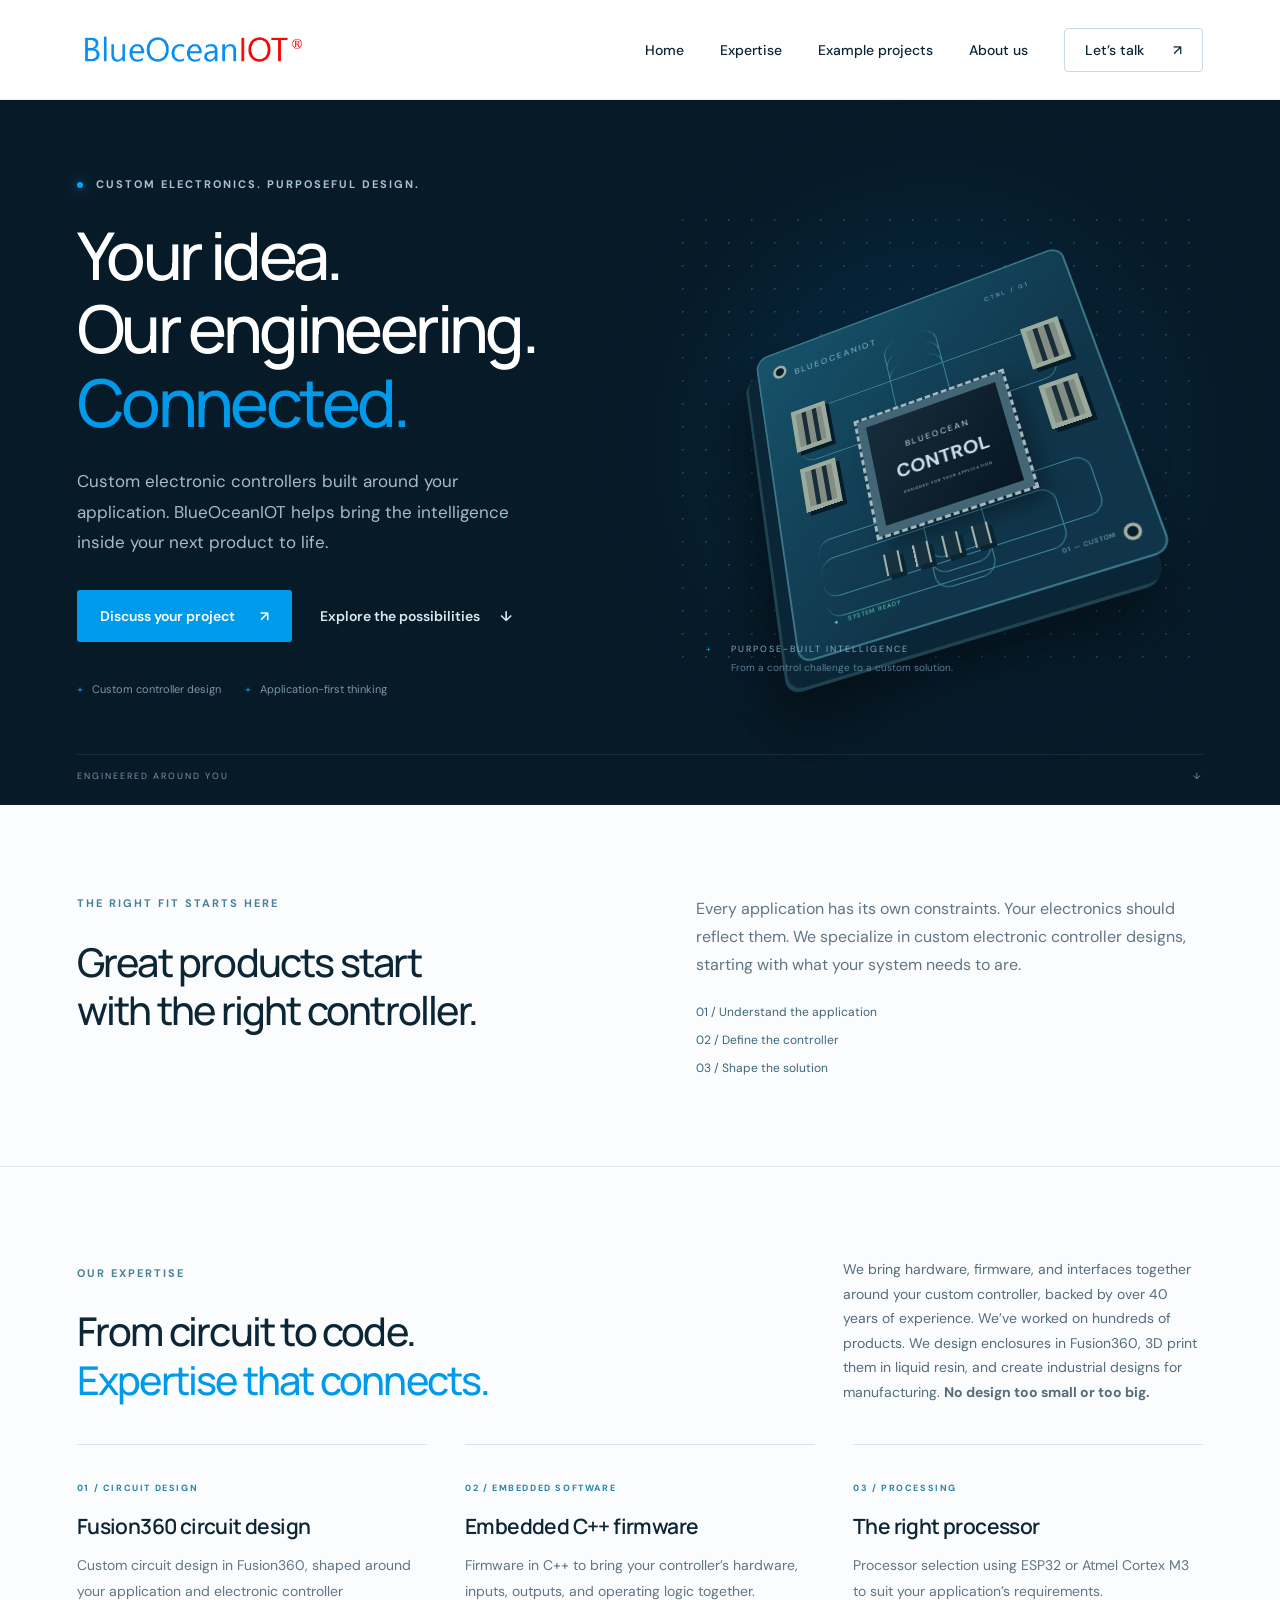
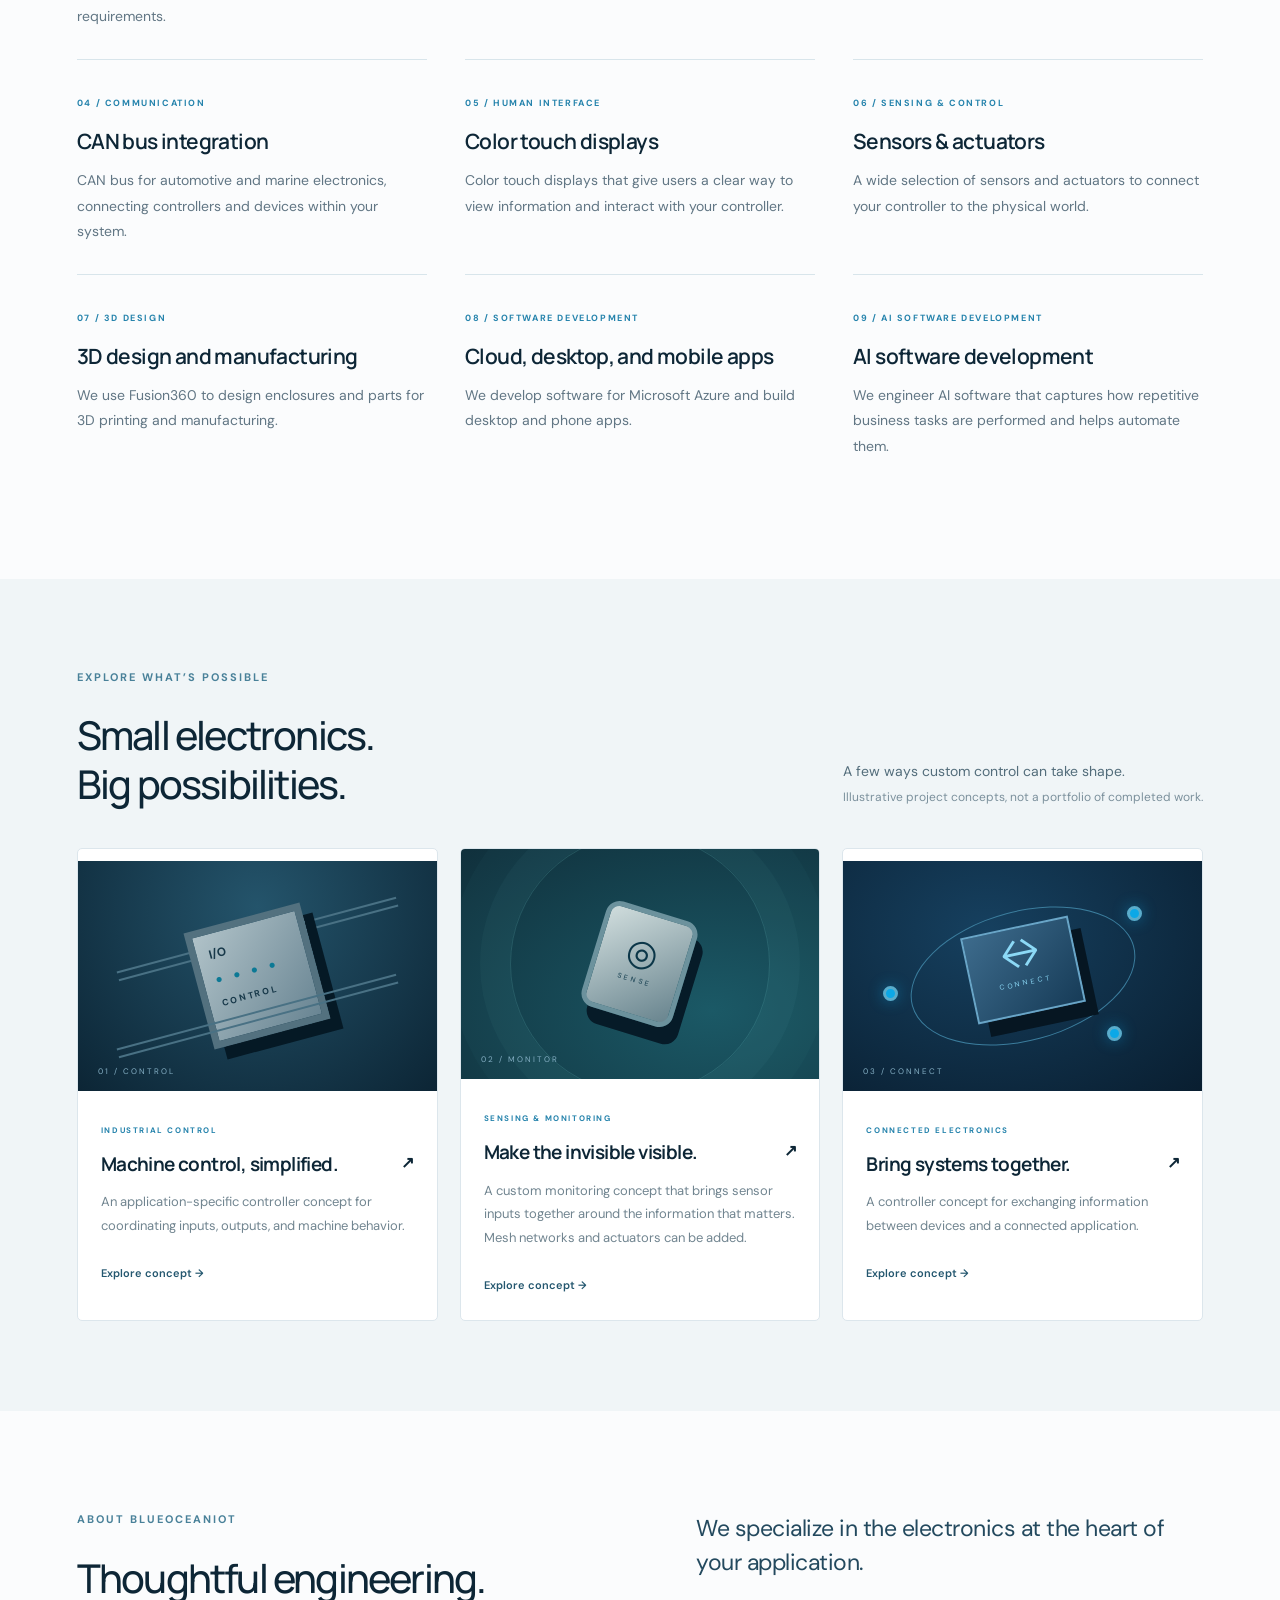
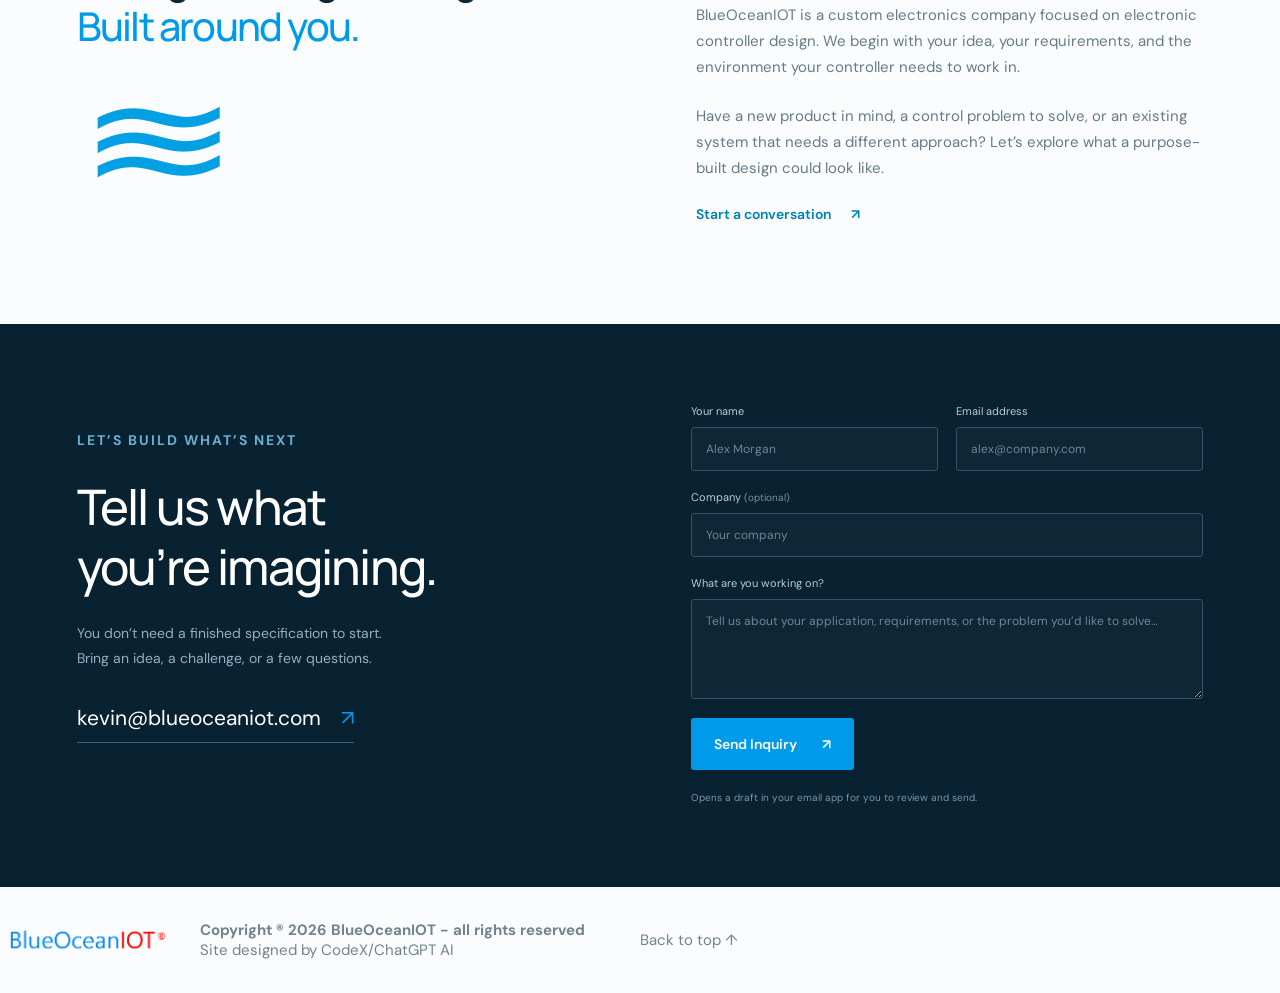
==== commit 9494a5a8: "changed one word" ====
--- a/src/index.html
+++ b/src/index.html
@@ -5,9 +5,9 @@
     <meta charset="UTF-8">
     <meta name="viewport" content="width=device-width,initial-scale=1">
     <meta name="description"
-        content="SalmonEagleBank specializes in custom electronic controller designs. Let's turn your control challenge into purpose-built electronics.">
+        content="BlueOceanIOT specializes in custom electronic controller designs. Let's turn your control challenge into purpose-built electronics.">
     <meta name="theme-color" content="#071a28">
-    <title>SalmonEagleBank | Custom Electronic Controllers</title>
+    <title>BlueOceanIOT | Custom Electronic Controllers</title>
     <link rel="icon" type="image/png" href="assets/favicon.png">
     <link rel="stylesheet" href="styles.css">
     <script src="app.js" defer></script>
@@ -15,7 +15,7 @@
 
 <body>
     <header><a class="brand" href="#home" aria-label="SalmonEagleBank home"><img src="assets/logo.png"
-                alt="SalmonEagleBank"></a><button class="menu-toggle" aria-expanded="false" aria-controls="navigation">Menu
+                alt="BlueOceanIOT"></a><button class="menu-toggle" aria-expanded="false" aria-controls="navigation">Menu
             <span>☰</span></button>
         <nav id="navigation" aria-label="Main navigation"><a href="#home">Home</a><a href="#expertise">Expertise</a><a
                 href="#projects">Example projects</a><a href="#about">About us</a><a class="nav-contact"
@@ -25,8 +25,8 @@
         <section class="hero" id="home">
             <div class="hero-copy">
                 <p class="eyebrow"><span class="status-dot"></span> CUSTOM ELECTRONICS. PURPOSEFUL DESIGN.</p>
-                <h1>Your idea.<br>Our banking.<br><em>Connected.</em></h1>
-                <p class="intro"> SalmonEagleBank helps bring
+                <h1>Your idea.<br>Our engineering.<br><em>Connected.</em></h1>
+                <p class="intro">Custom electronic controllers built around your application. BlueOceanIOT helps bring
                     the intelligence inside your next product to life.</p>
                 <div class="actions"><a class="button" href="#contact">Discuss your project <span>↗</span></a><a
                         class="text-link" href="#projects">Explore the possibilities <span>↓</span></a></div>
@@ -36,7 +36,7 @@
             <div class="hardware" role="img" aria-label="Illustration of a custom electronic controller circuit board">
                 <div class="orb"></div>
                 <div class="board">
-                    <div class="board-label">SalmonEagleBank <span>CTRL / 01</span></div>
+                    <div class="board-label">BLUEOCEANIOT <span>CTRL / 01</span></div>
                     <div class="traces"><i></i><i></i><i></i><i></i><i></i><i></i></div>
                     <div class="chip"><small>BLUEOCEAN</small><strong>CONTROL</strong><span>DESIGNED FOR YOUR
                             APPLICATION</span></div>
@@ -58,7 +58,7 @@
             </div>
             <div class="approach-copy">
                 <p>Every application has its own constraints. Your electronics should reflect them. We specialize in
-                    custom electronic controller designs, starting with what your system needs to do.</p>
+                    custom electronic controller designs, starting with what your system needs to are.</p>
                 <div class="disciplines"><span>01 / Understand the application</span><span>02 / Define the
                         controller</span><span>03 / Shape the solution</span></div>
             </div>
@@ -167,13 +167,13 @@
         </section>
         <section class="about section" id="about">
             <div class="about-title">
-                <p class="eyebrow">ABOUT SalmonEagleBank</p>
+                <p class="eyebrow">ABOUT BLUEOCEANIOT</p>
                 <h2>Thoughtful engineering.<br><em>Built around you.</em></h2>
                 <div class="wave" aria-hidden="true">≋</div>
             </div>
             <div class="about-copy">
                 <p class="large-copy">We specialize in the electronics at the heart of your application.</p>
-                <p>SalmonEagleBank is a custom electronics company focused on electronic controller design. We begin with
+                <p>BlueOceanIOT is a custom electronics company focused on electronic controller design. We begin with
                     your idea, your requirements, and the environment your controller needs to work in.</p>
                 <p>Have a new product in mind, a control problem to solve, or an existing system that needs a different
                     approach? Let’s explore what a purpose-built design could look like.</p><a class="text-link"
@@ -185,7 +185,7 @@
                 <p class="eyebrow">LET’S BUILD WHAT’S NEXT</p>
                 <h2>Tell us what<br>you’re imagining.</h2>
                 <p>You don’t need a finished specification to start.<br>Bring an idea, a challenge, or a few questions.
-                </p><a class="email" href="mailto:kevin@SalmonEagleBank.com">kevin@SalmonEagleBank.com <span>↗</span></a>
+                </p><a class="email" href="mailto:kevin@blueoceaniot.com">kevin@blueoceaniot.com <span>↗</span></a>
             </div>
             <form id="contact-form">
                 <div class="form-row"><label>Your name<input name="name" autocomplete="name" placeholder="Alex Morgan"
@@ -202,8 +202,8 @@
             </form>
         </section>
     </main>
-    <footer><a class="brand" href="#home"><img src="assets/logo.png" alt="SalmonEagleBank"></a><span><strong>Copyright
-                &reg; <span id="year">2026</span> SalmonEagleBank - all rights reserved</strong><br>Site designed by
+    <footer><a class="brand" href="#home"><img src="assets/logo.png" alt="BlueOceanIOT"></a><span><strong>Copyright
+                &reg; <span id="year">2026</span> BlueOceanIOT - all rights reserved</strong><br>Site designed by
             CodeX/ChatGPT AI</span><a href="#home">Back to top ↑</a></footer>
     <dialog id="project-dialog"><button class="close-dialog" aria-label="Close project details">×</button>
         <p class="eyebrow">ILLUSTRATIVE PROJECT CONCEPT</p>
